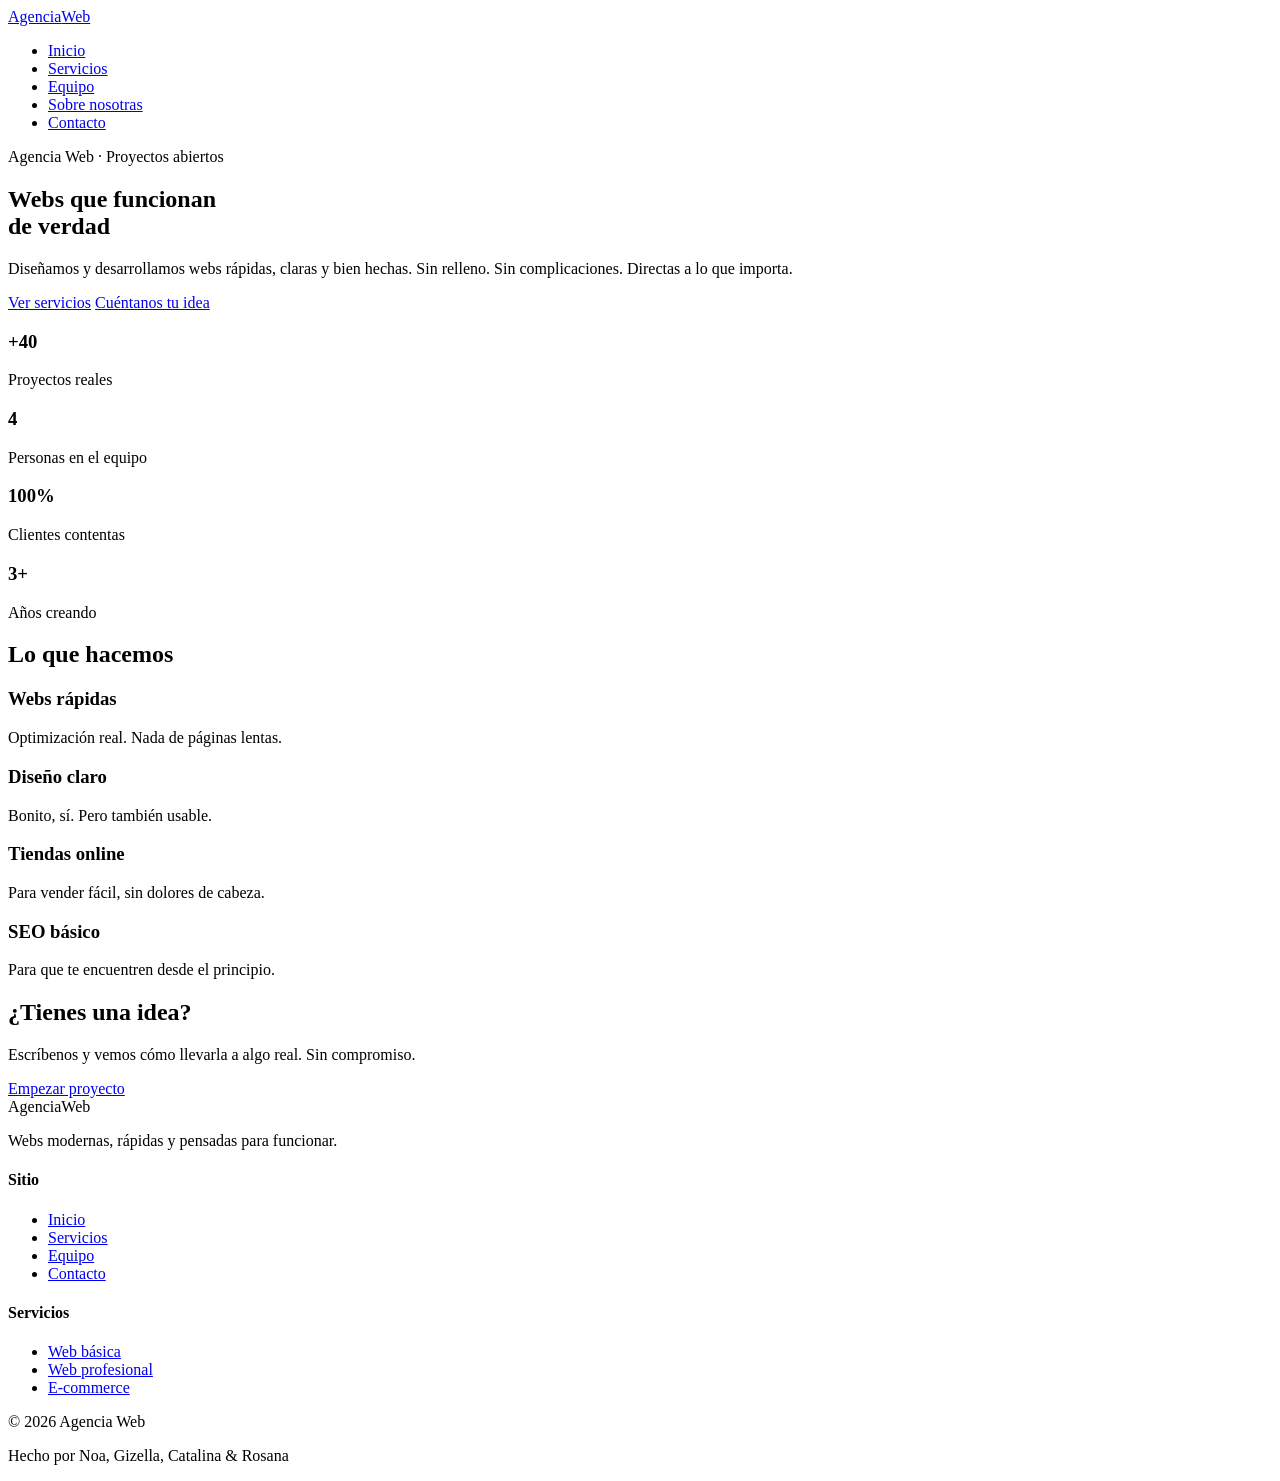
==== index.html @ b6a2018a "Aceptando cambios de la compañera" ====
<!DOCTYPE html>
<html lang="es">
<head>
  <meta charset="UTF-8" />
  <meta name="viewport" content="width=device-width, initial-scale=1.0"/>
  <meta name="description" content="Agencia Web — Creamos webs modernas, funcionales y rápidas." />
  <title>Agencia Web</title>
  <link rel="stylesheet" href="css/styles.css" />
</head>

<body>

<!-- 🛠️ MENU DE NAVEGACIÓN -->
<header>
  <nav class="nav">
    <div class="nav-inner">

      <a href="index.html" class="nav-logo">
        Agencia<span>Web</span>
      </a>

      <ul class="nav-links">
        <li><a href="index.html" class="active">Inicio</a></li>
        <li><a href="servicios.html">Servicios</a></li>
        <li><a href="equipo.html">Equipo</a></li>
        <li><a href="sobre.html">Sobre nosotras</a></li>
        <li><a href="contacto.html" class="nav-cta">Contacto</a></li>
      </ul>

    </div>
  </nav>
</header>
<!------------------------------------------------------------------>

<!-- MAIN -->
<main>

  <!-- 💋 1. HERO -->
  <section class="home-hero">
    <div class="container">
      <div class="home-hero-content">

        <p class="home-mini">
          Agencia Web · Proyectos abiertos
        </p>

        <h1>
          Webs que funcionan<br>
          <span>de verdad</span>
        </h1>

        <p class="home-subtitle">
          Diseñamos y desarrollamos webs rápidas, claras y bien hechas.
          Sin relleno. Sin complicaciones. Directas a lo que importa.
        </p>

        <div class="home-actions">
          <a href="servicios.html" class="btn btn-primary">Ver servicios</a>
          <a href="contacto.html" class="btn btn-outline">Cuéntanos tu idea</a>
        </div>

      </div>
    </div>
  </section>

  <!------------------------------------------------------------------>

  <!-- 🐺 2. ESTADÍSTICAS -->
  <section class="home-stats">
    <div class="container">
      <div class="home-stats-grid">

        <div class="stat">
          <h3>+40</h3>
          <p>Proyectos reales</p>
        </div>

        <div class="stat">
          <h3>4</h3>
          <p>Personas en el equipo</p>
        </div>

        <div class="stat">
          <h3>100%</h3>
          <p>Clientes contentas</p>
        </div>

        <div class="stat">
          <h3>3+</h3>
          <p>Años creando</p>
        </div>

      </div>
    </div>
  </section>

  <!------------------------------------------------------------------>

  <!-- 3. 🔥 CARACTERÍSTICAS -->
  <section class="home-features">
    <div class="container">

      <h2>Lo que hacemos</h2>

      <div class="home-features-grid">

        <div class="feature">
          <h3>Webs rápidas</h3>
          <p>Optimización real. Nada de páginas lentas.</p>
        </div>

        <div class="feature">
          <h3>Diseño claro</h3>
          <p>Bonito, sí. Pero también usable.</p>
        </div>

        <div class="feature">
          <h3>Tiendas online</h3>
          <p>Para vender fácil, sin dolores de cabeza.</p>
        </div>

        <div class="feature">
          <h3>SEO básico</h3>
          <p>Para que te encuentren desde el principio.</p>
        </div>

      </div>

    </div>
  </section>

  <!------------------------------------------------------------------>

  <!-- 4. ♥️ CTA -->
  <section class="home-cta">
    <div class="container">

      <h2>¿Tienes una idea?</h2>

      <p>
        Escríbenos y vemos cómo llevarla a algo real.
        Sin compromiso.
      </p>

      <a href="contacto.html" class="btn btn-primary">
        Empezar proyecto
      </a>

    </div>
  </section>

</main>

<!------------------------------------------------------------------>

<!-- 5. 👣 PIE DE PÁGINA (footer) -->
<footer class="footer">
  <div class="container">

    <div class="footer-top">

      <div class="footer-brand">
        <div class="footer-logo">Agencia<span>Web</span></div>
        <p>
          Webs modernas, rápidas y pensadas para funcionar.
        </p>
      </div>

      <div class="footer-col">
        <h4>Sitio</h4>
        <ul>
          <li><a href="index.html">Inicio</a></li>
          <li><a href="servicios.html">Servicios</a></li>
          <li><a href="equipo.html">Equipo</a></li>
          <li><a href="contacto.html">Contacto</a></li>
        </ul>
      </div>

      <div class="footer-col">
        <h4>Servicios</h4>
        <ul>
          <li><a href="#">Web básica</a></li>
          <li><a href="#">Web profesional</a></li>
          <li><a href="#">E-commerce</a></li>
        </ul>
      </div>

    </div>

    <div class="footer-bottom">
      <p>© 2026 Agencia Web</p>
      <p>Hecho por Noa, Gizella, Catalina & Rosana</p>
    </div>

  </div>
</footer>

<!------------------------------------------------------------------>

</body>
</html>
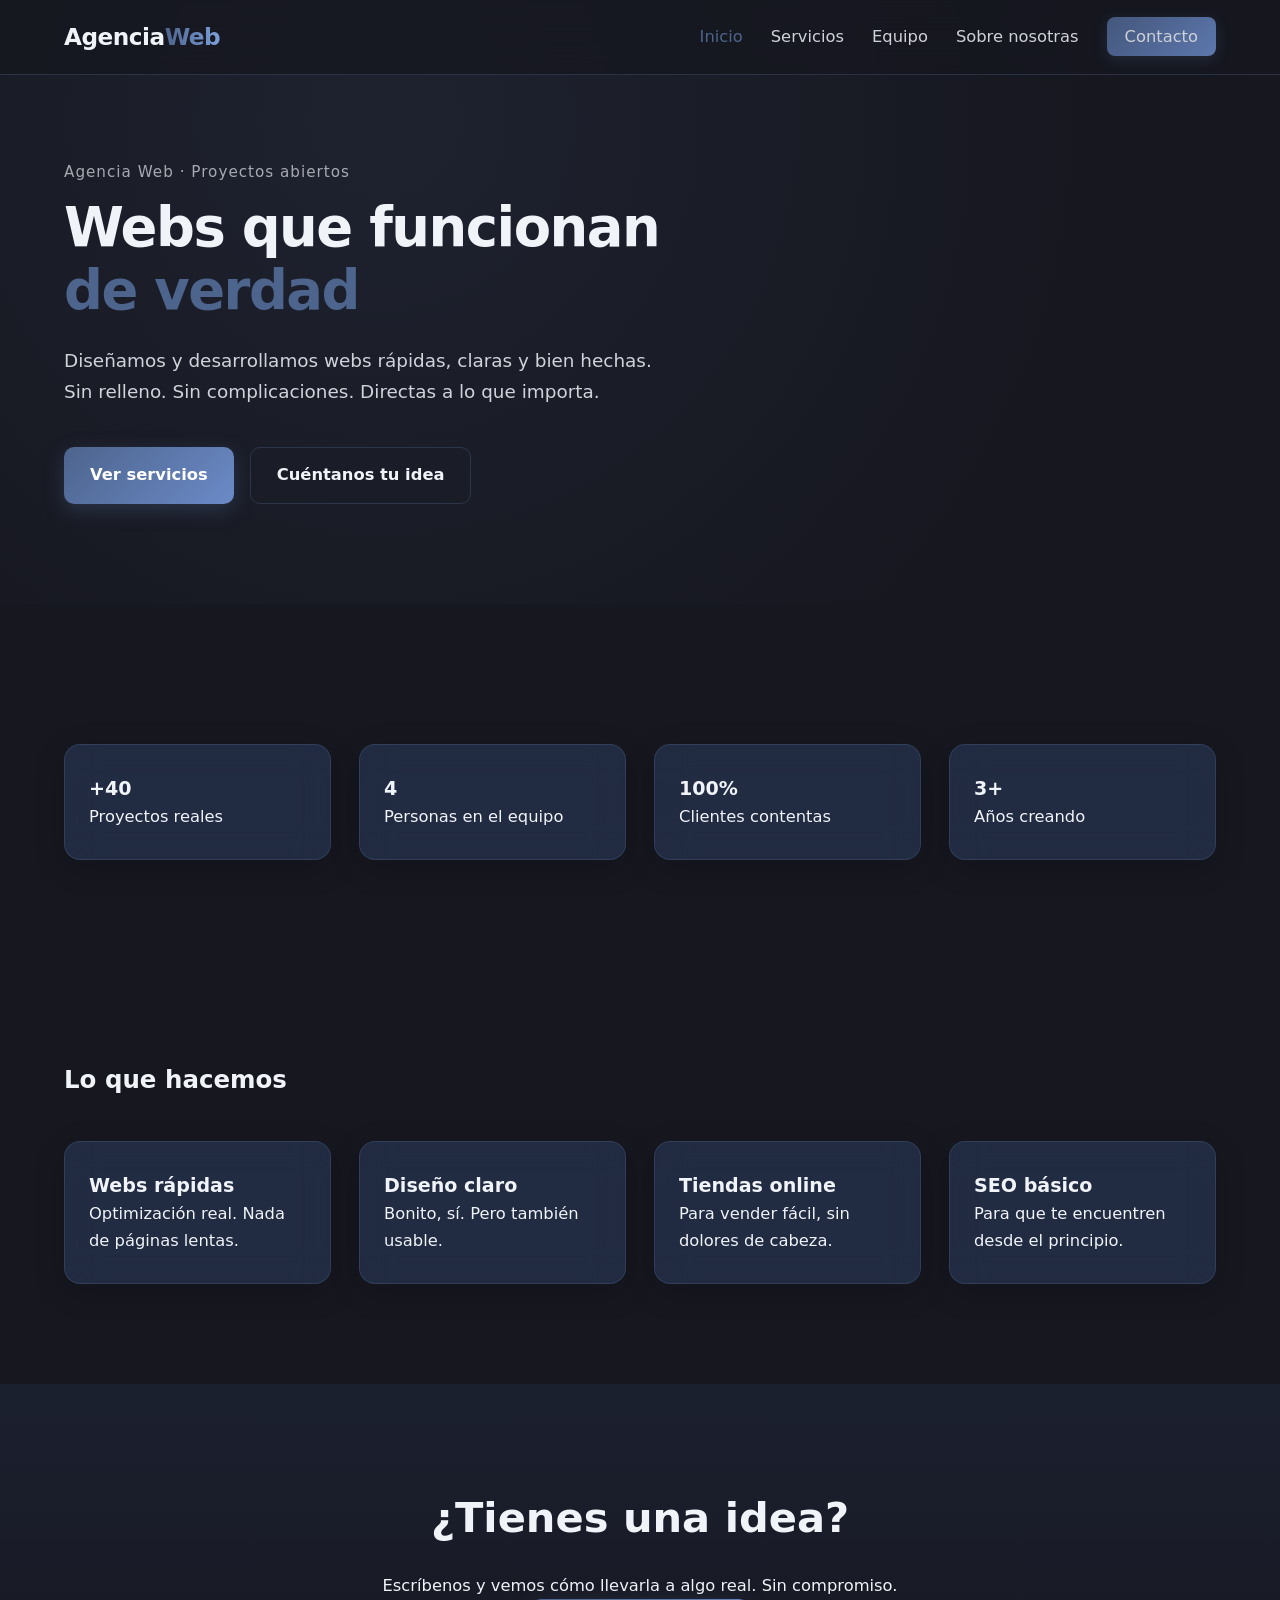
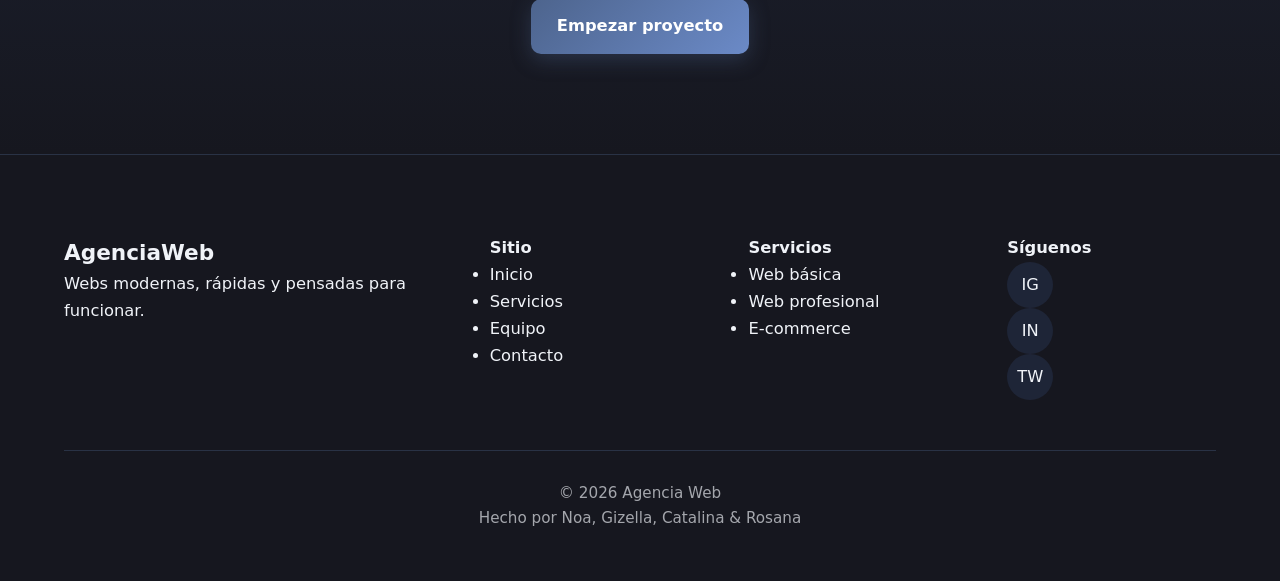
==== commit 9d15ca12: "Estructura terminada Estilos base despues ajustamos y dejamos al gusto" ====
--- a/index.html
+++ b/index.html
@@ -1,201 +1,222 @@
 <!DOCTYPE html>
 <html lang="es">
+
 <head>
   <meta charset="UTF-8" />
-  <meta name="viewport" content="width=device-width, initial-scale=1.0"/>
+  <meta name="viewport" content="width=device-width, initial-scale=1.0" />
   <meta name="description" content="Agencia Web — Creamos webs modernas, funcionales y rápidas." />
   <title>Agencia Web</title>
-  <link rel="stylesheet" href="css/styles.css" />
+  <link rel="stylesheet" href="css/styles1.css" />
 </head>
 
 <body>
 
-<!-- 🛠️ MENU DE NAVEGACIÓN -->
-<header>
-  <nav class="nav">
-    <div class="nav-inner">
-
-      <a href="index.html" class="nav-logo">
-        Agencia<span>Web</span>
-      </a>
-
-      <ul class="nav-links">
-        <li><a href="index.html" class="active">Inicio</a></li>
-        <li><a href="servicios.html">Servicios</a></li>
-        <li><a href="equipo.html">Equipo</a></li>
-        <li><a href="sobre.html">Sobre nosotras</a></li>
-        <li><a href="contacto.html" class="nav-cta">Contacto</a></li>
-      </ul>
-
-    </div>
-  </nav>
-</header>
-<!------------------------------------------------------------------>
-
-<!-- MAIN -->
-<main>
-
-  <!-- 💋 1. HERO -->
-  <section class="home-hero">
-    <div class="container">
-      <div class="home-hero-content">
-
-        <p class="home-mini">
-          Agencia Web · Proyectos abiertos
-        </p>
-
-        <h1>
-          Webs que funcionan<br>
-          <span>de verdad</span>
-        </h1>
-
-        <p class="home-subtitle">
-          Diseñamos y desarrollamos webs rápidas, claras y bien hechas.
-          Sin relleno. Sin complicaciones. Directas a lo que importa.
-        </p>
-
-        <div class="home-actions">
-          <a href="servicios.html" class="btn btn-primary">Ver servicios</a>
-          <a href="contacto.html" class="btn btn-outline">Cuéntanos tu idea</a>
-        </div>
-
-      </div>
-    </div>
-  </section>
-
-  <!------------------------------------------------------------------>
-
-  <!-- 🐺 2. ESTADÍSTICAS -->
-  <section class="home-stats">
-    <div class="container">
-      <div class="home-stats-grid">
-
-        <div class="stat">
-          <h3>+40</h3>
-          <p>Proyectos reales</p>
-        </div>
-
-        <div class="stat">
-          <h3>4</h3>
-          <p>Personas en el equipo</p>
-        </div>
-
-        <div class="stat">
-          <h3>100%</h3>
-          <p>Clientes contentas</p>
-        </div>
-
-        <div class="stat">
-          <h3>3+</h3>
-          <p>Años creando</p>
-        </div>
-
-      </div>
-    </div>
-  </section>
-
-  <!------------------------------------------------------------------>
-
-  <!-- 3. 🔥 CARACTERÍSTICAS -->
-  <section class="home-features">
-    <div class="container">
-
-      <h2>Lo que hacemos</h2>
-
-      <div class="home-features-grid">
-
-        <div class="feature">
-          <h3>Webs rápidas</h3>
-          <p>Optimización real. Nada de páginas lentas.</p>
-        </div>
-
-        <div class="feature">
-          <h3>Diseño claro</h3>
-          <p>Bonito, sí. Pero también usable.</p>
-        </div>
-
-        <div class="feature">
-          <h3>Tiendas online</h3>
-          <p>Para vender fácil, sin dolores de cabeza.</p>
-        </div>
-
-        <div class="feature">
-          <h3>SEO básico</h3>
-          <p>Para que te encuentren desde el principio.</p>
-        </div>
-
-      </div>
-
-    </div>
-  </section>
-
-  <!------------------------------------------------------------------>
-
-  <!-- 4. ♥️ CTA -->
-  <section class="home-cta">
-    <div class="container">
-
-      <h2>¿Tienes una idea?</h2>
-
-      <p>
-        Escríbenos y vemos cómo llevarla a algo real.
-        Sin compromiso.
-      </p>
-
-      <a href="contacto.html" class="btn btn-primary">
-        Empezar proyecto
-      </a>
-
-    </div>
-  </section>
-
-</main>
-
-<!------------------------------------------------------------------>
-
-<!-- 5. 👣 PIE DE PÁGINA (footer) -->
-<footer class="footer">
-  <div class="container">
-
-    <div class="footer-top">
-
-      <div class="footer-brand">
-        <div class="footer-logo">Agencia<span>Web</span></div>
-        <p>
-          Webs modernas, rápidas y pensadas para funcionar.
-        </p>
-      </div>
-
-      <div class="footer-col">
-        <h4>Sitio</h4>
-        <ul>
-          <li><a href="index.html">Inicio</a></li>
+  <!-- 🛠️ MENU DE NAVEGACIÓN -->
+  <header>
+    <nav class="nav">
+      <div class="nav-inner">
+
+        <a href="index.html" class="nav-logo">
+          Agencia<span>Web</span>
+        </a>
+
+        <ul class="nav-links">
+          <li><a href="index.html" class="active">Inicio</a></li>
           <li><a href="servicios.html">Servicios</a></li>
           <li><a href="equipo.html">Equipo</a></li>
-          <li><a href="contacto.html">Contacto</a></li>
+          <li><a href="sobre.html">Sobre nosotras</a></li>
+          <li><a href="contacto.html" class="nav-cta">Contacto</a></li>
         </ul>
-      </div>
-
-      <div class="footer-col">
-        <h4>Servicios</h4>
-        <ul>
-          <li><a href="#">Web básica</a></li>
-          <li><a href="#">Web profesional</a></li>
-          <li><a href="#">E-commerce</a></li>
-        </ul>
+
+      </div>
+    </nav>
+  </header>
+  <!------------------------------------------------------------------>
+
+  <!-- MAIN -->
+  <main>
+
+    <!-- 💋 1. HERO -->
+    <section class="home-hero">
+      <div class="container">
+        <div class="home-hero-content">
+
+          <p class="home-mini">
+            Agencia Web · Proyectos abiertos
+          </p>
+
+          <h1>
+            Webs que funcionan<br>
+            <span>de verdad</span>
+          </h1>
+
+          <p class="home-subtitle">
+            Diseñamos y desarrollamos webs rápidas, claras y bien hechas.
+            Sin relleno. Sin complicaciones. Directas a lo que importa.
+          </p>
+
+          <div class="home-actions">
+            <a href="servicios.html" class="btn btn-primary">Ver servicios</a>
+            <a href="contacto.html" class="btn btn-outline">Cuéntanos tu idea</a>
+          </div>
+
+        </div>
+      </div>
+    </section>
+
+    <!------------------------------------------------------------------>
+
+    <!-- 🐺 2. ESTADÍSTICAS -->
+    <section class="home-stats">
+      <div class="container">
+        <div class="home-stats-grid">
+
+          <div class="stat">
+            <h3>+40</h3>
+            <p>Proyectos reales</p>
+          </div>
+
+          <div class="stat">
+            <h3>4</h3>
+            <p>Personas en el equipo</p>
+          </div>
+
+          <div class="stat">
+            <h3>100%</h3>
+            <p>Clientes contentas</p>
+          </div>
+
+          <div class="stat">
+            <h3>3+</h3>
+            <p>Años creando</p>
+          </div>
+
+        </div>
+      </div>
+    </section>
+
+    <!------------------------------------------------------------------>
+
+    <!-- 3. 🔥 CARACTERÍSTICAS -->
+    <section class="home-features">
+      <div class="container">
+
+        <h2>Lo que hacemos</h2>
+
+        <div class="home-features-grid">
+
+          <div class="feature">
+            <h3>Webs rápidas</h3>
+            <p>Optimización real. Nada de páginas lentas.</p>
+          </div>
+
+          <div class="feature">
+            <h3>Diseño claro</h3>
+            <p>Bonito, sí. Pero también usable.</p>
+          </div>
+
+          <div class="feature">
+            <h3>Tiendas online</h3>
+            <p>Para vender fácil, sin dolores de cabeza.</p>
+          </div>
+
+          <div class="feature">
+            <h3>SEO básico</h3>
+            <p>Para que te encuentren desde el principio.</p>
+          </div>
+
+        </div>
+
+      </div>
+    </section>
+
+    <!------------------------------------------------------------------>
+
+    <!-- 4. ♥️ CTA -->
+    <section class="home-cta">
+      <div class="container">
+
+        <h2>¿Tienes una idea?</h2>
+
+        <p>
+          Escríbenos y vemos cómo llevarla a algo real.
+          Sin compromiso.
+        </p>
+
+        <a href="contacto.html" class="btn btn-primary">
+          Empezar proyecto
+        </a>
+
+      </div>
+    </section>
+
+  </main>
+
+  <!-- 5. 👣 FOOTER -->
+  <footer class="footer">
+
+    <div class="container">
+
+      <!-- 🔥 BLOQUE SUPERIOR -->
+      <div class="footer-top">
+
+        <!-- 💎 MARCA -->
+        <div class="footer-brand">
+          <a href="index.html" class="footer-logo">
+            Agencia<span>Web</span>
+          </a>
+          <p>
+            Webs modernas, rápidas y pensadas para funcionar.
+          </p>
+        </div>
+
+        <!-- 📂 NAVEGACIÓN -->
+        <nav class="footer-nav">
+          <h4>Sitio</h4>
+          <ul>
+            <li><a href="index.html">Inicio</a></li>
+            <li><a href="servicios.html">Servicios</a></li>
+            <li><a href="equipo.html">Equipo</a></li>
+            <li><a href="contacto.html">Contacto</a></li>
+          </ul>
+        </nav>
+
+        <!-- 🧩 SERVICIOS -->
+        <div class="footer-services">
+          <h4>Servicios</h4>
+          <ul>
+            <li><a href="#">Web básica</a></li>
+            <li><a href="#">Web profesional</a></li>
+            <li><a href="#">E-commerce</a></li>
+          </ul>
+        </div>
+
+        <!-- 🌐 REDES -->
+        <div class="footer-social">
+          <h4>Síguenos</h4>
+
+          <div class="social-links">
+            <a href="#" aria-label="Instagram">IG</a>
+            <a href="#" aria-label="LinkedIn">IN</a>
+            <a href="#" aria-label="Twitter">TW</a>
+          </div>
+        </div>
+
+      </div>
+
+      <!-- ⚡ SEPARADOR -->
+      <div class="footer-divider"></div>
+
+      <!-- 🔻 PARTE INFERIOR -->
+      <div class="footer-bottom">
+        <p>© 2026 Agencia Web</p>
+        <p>Hecho por Noa, Gizella, Catalina & Rosana</p>
       </div>
 
     </div>
 
-    <div class="footer-bottom">
-      <p>© 2026 Agencia Web</p>
-      <p>Hecho por Noa, Gizella, Catalina & Rosana</p>
-    </div>
-
-  </div>
-</footer>
-
-<!------------------------------------------------------------------>
+  </footer>
+  <!------------------------------------------------------------------>
 
 </body>
 </html>
--- a/css/styles1.css
+++ b/css/styles1.css
@@ -0,0 +1,423 @@
+/* ════════════════════════════════════════
+   🌌 RESET GLOBAL + MODERN TWEAKS
+════════════════════════════════════════ */
+* {
+  margin: 0;
+  padding: 0;
+  box-sizing: border-box;
+}
+
+html {
+  scroll-behavior: smooth;
+}
+
+/* ════════════════════════════════════════
+   🎨 VARIABLES - PALETA MEJORADA
+════════════════════════════════════════ */
+:root {
+  --primary: #4D648D;        /* Blueberry - ahora más usado como acento principal */
+  --secondary: #283655;      /* Indigo Ink */
+  --accent: #1E1F26;         /* Midnight Blue - fondo y profundidad */
+  --light: #D0E1F9;          /* Periwinkle - highlights suaves */
+
+  --bg: #16171f;             /* Fondo más suave y premium (no negro puro) */
+  --surface: rgba(40, 54, 85, 0.45);   /* Glassmorphism base */
+  --card: rgba(40, 54, 85, 0.65);
+  --border: rgba(77, 100, 141, 0.35);
+  
+  --text: #f0f3f8;
+  --text-soft: #a8c0e0;
+  --text-muted: #6b7a94;
+}
+
+/* ════════════════════════════════════════
+   🧬 BASE
+════════════════════════════════════════ */
+body {
+  font-family: 'Segoe UI', system-ui, -apple-system, sans-serif;
+  background: var(--bg);
+  color: var(--text);
+  line-height: 1.65;
+  font-size: 1.02rem;
+}
+
+.container {
+  width: 90%;
+  max-width: 1280px;
+  margin: 0 auto;
+}
+
+a {
+  text-decoration: none;
+  color: inherit;
+  transition: color 0.3s ease;
+}
+
+/* ════════════════════════════════════════
+   🛠️ NAVBAR - Glassmorphism mejorado
+════════════════════════════════════════ */
+.nav {
+  position: fixed;
+  width: 100%;
+  top: 0;
+  background: rgba(22, 23, 31, 0.75);
+  backdrop-filter: blur(20px);
+  border-bottom: 1px solid var(--border);
+  z-index: 1000;
+}
+
+.nav-inner {
+  display: flex;
+  justify-content: space-between;
+  align-items: center;
+  padding: 18px 5%;
+}
+
+.nav-logo {
+  font-weight: 700;
+  font-size: 1.45rem;
+  letter-spacing: -0.5px;
+}
+
+.nav-logo span {
+  color: var(--primary);
+  background: linear-gradient(90deg, var(--primary), #7c9ed9);
+  -webkit-background-clip: text;
+  -webkit-text-fill-color: transparent;
+}
+
+.nav-links {
+  display: flex;
+  gap: 28px;
+  list-style: none;
+}
+
+.nav-links a {
+  opacity: 0.85;
+  font-weight: 500;
+  transition: all 0.3s ease;
+}
+
+.nav-links a:hover,
+.nav-links .active {
+  opacity: 1;
+  color: var(--primary);
+  transform: translateY(-2px);
+}
+
+.nav-cta {
+  background: linear-gradient(135deg, var(--primary), #6b8ac7);
+  padding: 10px 18px;
+  border-radius: 8px;
+  font-weight: 600;
+  box-shadow: 0 4px 15px rgba(77, 100, 141, 0.3);
+  transition: all 0.3s ease;
+}
+
+.nav-cta:hover {
+  transform: translateY(-3px) scale(1.05);
+  box-shadow: 0 8px 25px rgba(77, 100, 141, 0.4);
+}
+
+/* ════════════════════════════════════════
+   💋 HERO - Más impactante
+════════════════════════════════════════ */
+.home-hero {
+  padding: 160px 0 100px;
+  position: relative;
+  overflow: hidden;
+}
+
+.home-hero::before {
+  content: '';
+  position: absolute;
+  top: 0;
+  left: 0;
+  width: 100%;
+  height: 100%;
+  background: radial-gradient(circle at 30% 20%, rgba(77, 100, 141, 0.15), transparent 70%);
+  z-index: -1;
+}
+
+.home-hero-content {
+  max-width: 760px;
+}
+
+.home-mini {
+  font-size: 0.95rem;
+  opacity: 0.65;
+  letter-spacing: 1px;
+  margin-bottom: 12px;
+}
+
+.home-hero h1 {
+  font-size: 3.4rem;
+  line-height: 1.15;
+  font-weight: 700;
+  letter-spacing: -1.5px;
+}
+
+.home-hero span {
+  color: var(--primary);
+}
+
+.home-subtitle {
+  margin-top: 24px;
+  font-size: 1.15rem;
+  opacity: 0.85;
+  max-width: 620px;
+}
+
+.home-actions {
+  margin-top: 40px;
+  display: flex;
+  flex-wrap: wrap;
+  gap: 16px;
+}
+
+/* ════════════════════════════════════════
+   🔘 BOTONES - Más premium
+════════════════════════════════════════ */
+.btn {
+  padding: 14px 26px;
+  border-radius: 10px;
+  font-weight: 600;
+  display: inline-flex;
+  align-items: center;
+  justify-content: center;
+  transition: all 0.4s cubic-bezier(0.4, 0, 0.2, 1);
+  font-size: 1.02rem;
+}
+
+.btn-primary {
+  background: linear-gradient(135deg, var(--primary), #6b8ac7);
+  color: white;
+  box-shadow: 0 6px 20px rgba(77, 100, 141, 0.35);
+}
+
+.btn-primary:hover {
+  transform: translateY(-4px) scale(1.04);
+  box-shadow: 0 12px 30px rgba(77, 100, 141, 0.5);
+}
+
+.btn-outline {
+  border: 1.5px solid var(--border);
+  background: transparent;
+  color: var(--text);
+}
+
+.btn-outline:hover {
+  background: rgba(255,255,255,0.06);
+  border-color: var(--primary);
+  transform: translateY(-3px);
+}
+
+/* ════════════════════════════════════════
+   🐺 STATS + FEATURES + CARDS - Glass effect
+════════════════════════════════════════ */
+.home-stats, .home-features, .service-section, .team, .brand {
+  padding: 100px 0;
+}
+
+.stat, .feature, .member {
+  background: var(--card);
+  backdrop-filter: blur(16px);
+  padding: 28px 24px;
+  border-radius: 16px;
+  border: 1px solid var(--border);
+  transition: all 0.4s ease;
+  box-shadow: 0 8px 32px rgba(0, 0, 0, 0.15);
+}
+
+.stat:hover, .feature:hover, .member:hover {
+  transform: translateY(-8px);
+  border-color: rgba(77, 100, 141, 0.5);
+  box-shadow: 0 20px 40px rgba(0, 0, 0, 0.25);
+}
+
+/* Grids mejorados */
+.home-stats-grid, .home-features-grid, .team-container {
+  display: grid;
+  grid-template-columns: repeat(auto-fit, minmax(260px, 1fr));
+  gap: 28px;
+  margin-top: 40px;
+}
+
+/* ════════════════════════════════════════
+   IMÁGENES - Más elegantes
+════════════════════════════════════════ */
+.image-grid {
+  display: grid;
+  grid-template-columns: repeat(auto-fit, minmax(280px, 1fr));
+  gap: 20px;
+  margin: 40px 0;
+}
+
+.image-grid img,
+.service-section img,
+.service-block img {
+  width: 100%;
+  border-radius: 14px;
+  object-fit: cover;
+  transition: transform 0.5s ease;
+  box-shadow: 0 10px 30px rgba(0, 0, 0, 0.2);
+}
+
+.image-grid img:hover,
+.service-section img:hover {
+  transform: scale(1.03);
+}
+
+/* ════════════════════════════════════════
+   TEAM - Fotos más grandes y redondas
+════════════════════════════════════════ */
+.member {
+  text-align: center;
+  padding: 32px 24px;
+}
+
+.member img {
+  width: 110px;
+  height: 110px;
+  border-radius: 50%;
+  object-fit: cover;
+  margin-bottom: 20px;
+  border: 3px solid rgba(77, 100, 141, 0.3);
+  transition: all 0.4s ease;
+}
+
+.member:hover img {
+  border-color: var(--primary);
+  transform: scale(1.08);
+}
+
+.member h3 {
+  color: var(--primary);
+  margin-bottom: 8px;
+  font-size: 1.35rem;
+}
+
+.member strong {
+  display: block;
+  margin-bottom: 14px;
+  color: var(--text-soft);
+  font-weight: 500;
+}
+
+/* ════════════════════════════════════════
+   BRAND + CONTACTO + CTA
+════════════════════════════════════════ */
+.brand {
+  padding: 140px 0 100px;
+  text-align: center;
+  max-width: 820px;
+  margin: 0 auto;
+}
+
+.brand h2 {
+  font-size: 2.8rem;
+  margin-bottom: 28px;
+}
+
+.brand ul {
+  list-style: none;
+  padding: 0;
+  margin-top: 30px;
+}
+
+.brand li {
+  margin: 14px 0;
+  opacity: 0.85;
+  font-size: 1.08rem;
+}
+
+/* CTA */
+.home-cta {
+  padding: 100px 0;
+  text-align: center;
+  background: linear-gradient(to bottom, rgba(40, 54, 85, 0.3), transparent);
+}
+
+.home-cta h2 {
+  font-size: 2.6rem;
+  margin-bottom: 20px;
+}
+
+/* ════════════════════════════════════════
+   FOOTER - Más refinado
+════════════════════════════════════════ */
+.footer {
+  padding: 80px 0 50px;
+  border-top: 1px solid var(--border);
+}
+
+.footer-top {
+  display: grid;
+  grid-template-columns: 1.8fr 1fr 1fr 1fr;
+  gap: 50px;
+}
+
+.footer-logo {
+  font-size: 1.35rem;
+  font-weight: 700;
+}
+
+.social-links a {
+  width: 46px;
+  height: 46px;
+  background: var(--surface);
+  border-radius: 50%;
+  display: flex;
+  align-items: center;
+  justify-content: center;
+  transition: all 0.4s ease;
+}
+
+.social-links a:hover {
+  background: var(--primary);
+  transform: translateY(-6px) scale(1.1);
+}
+
+.footer-divider {
+  margin: 50px 0 30px;
+  height: 1px;
+  background: var(--border);
+}
+
+.footer-bottom {
+  text-align: center;
+  opacity: 0.65;
+  font-size: 0.95rem;
+}
+
+/* ════════════════════════════════════════
+   📱 RESPONSIVE + MEJORAS
+════════════════════════════════════════ */
+@media (max-width: 992px) {
+  .footer-top {
+    grid-template-columns: 1fr 1fr;
+  }
+}
+
+@media (max-width: 768px) {
+  .nav-links {
+    display: none;
+  }
+
+  .home-hero h1 {
+    font-size: 2.6rem;
+  }
+
+  .home-hero {
+    padding: 130px 0 80px;
+  }
+
+  .footer-top {
+    grid-template-columns: 1fr;
+    text-align: center;
+  }
+
+  .social-links {
+    justify-content: center;
+  }
+}
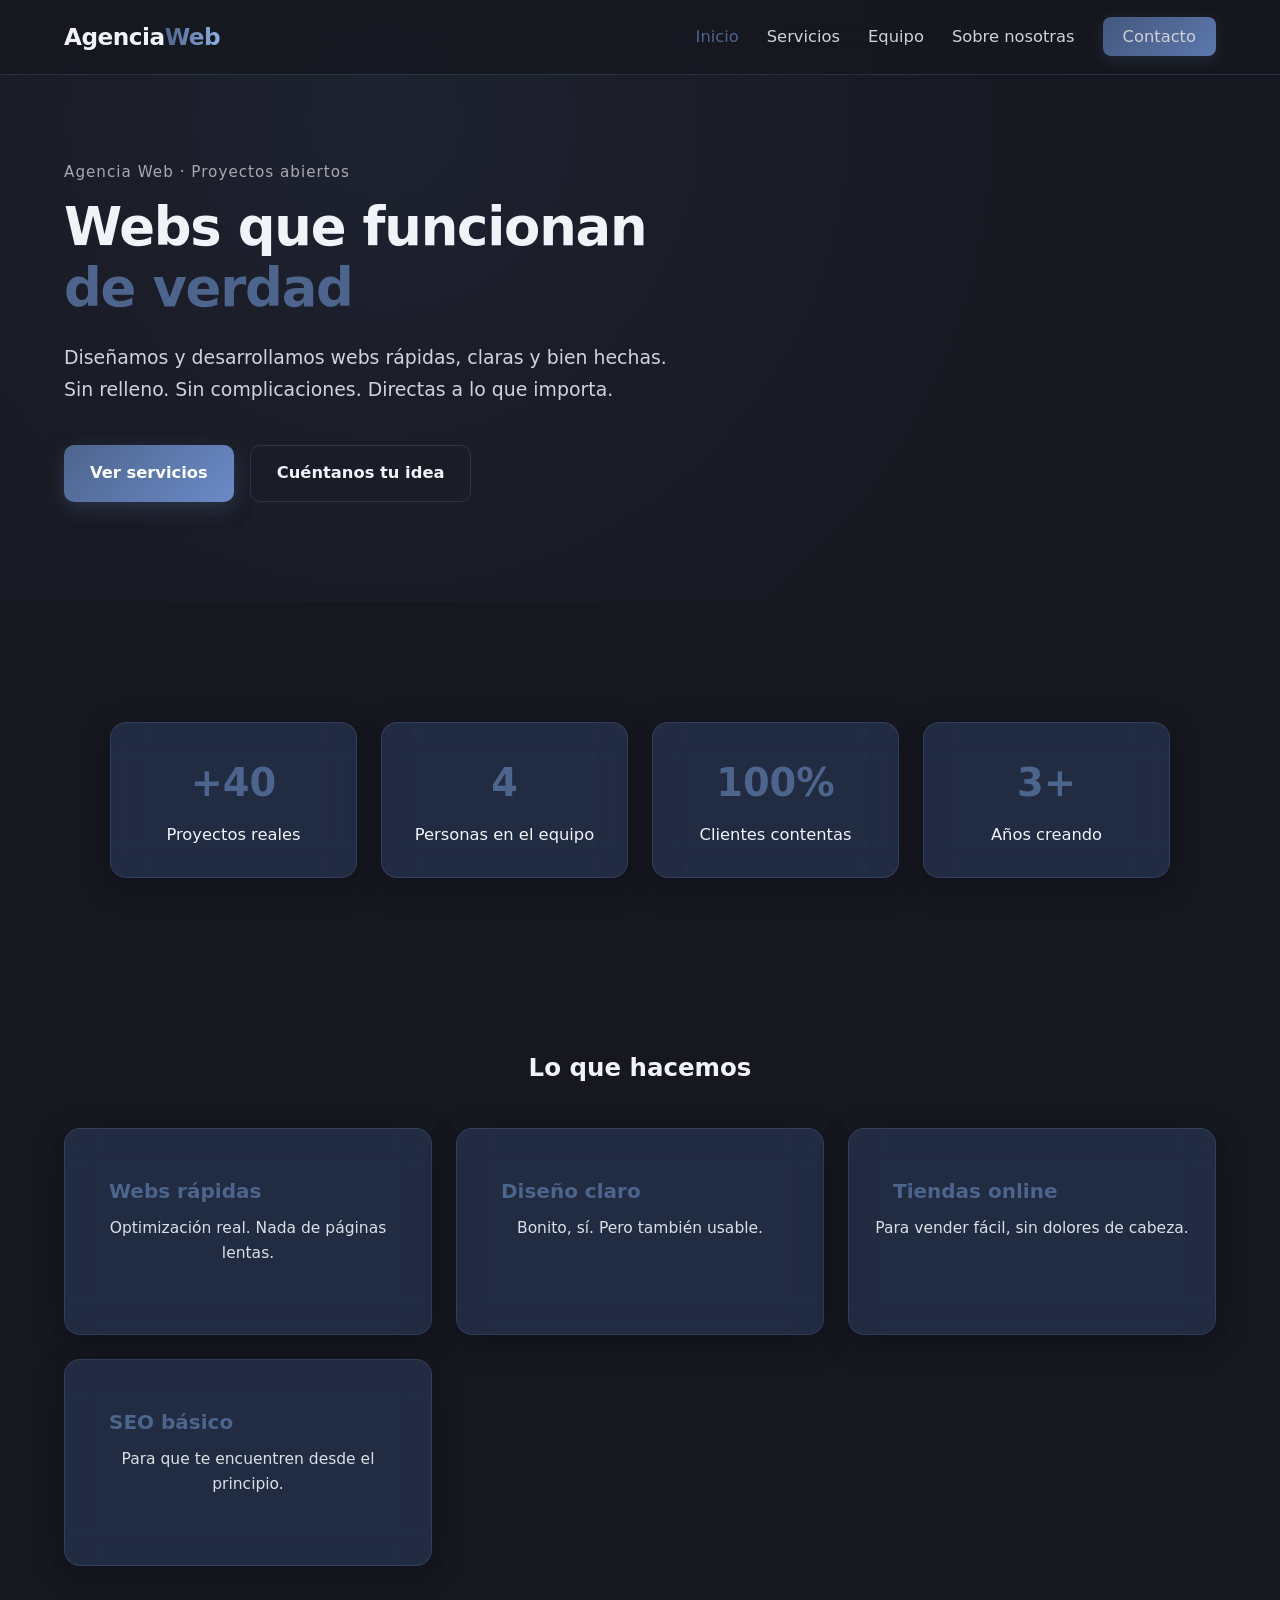
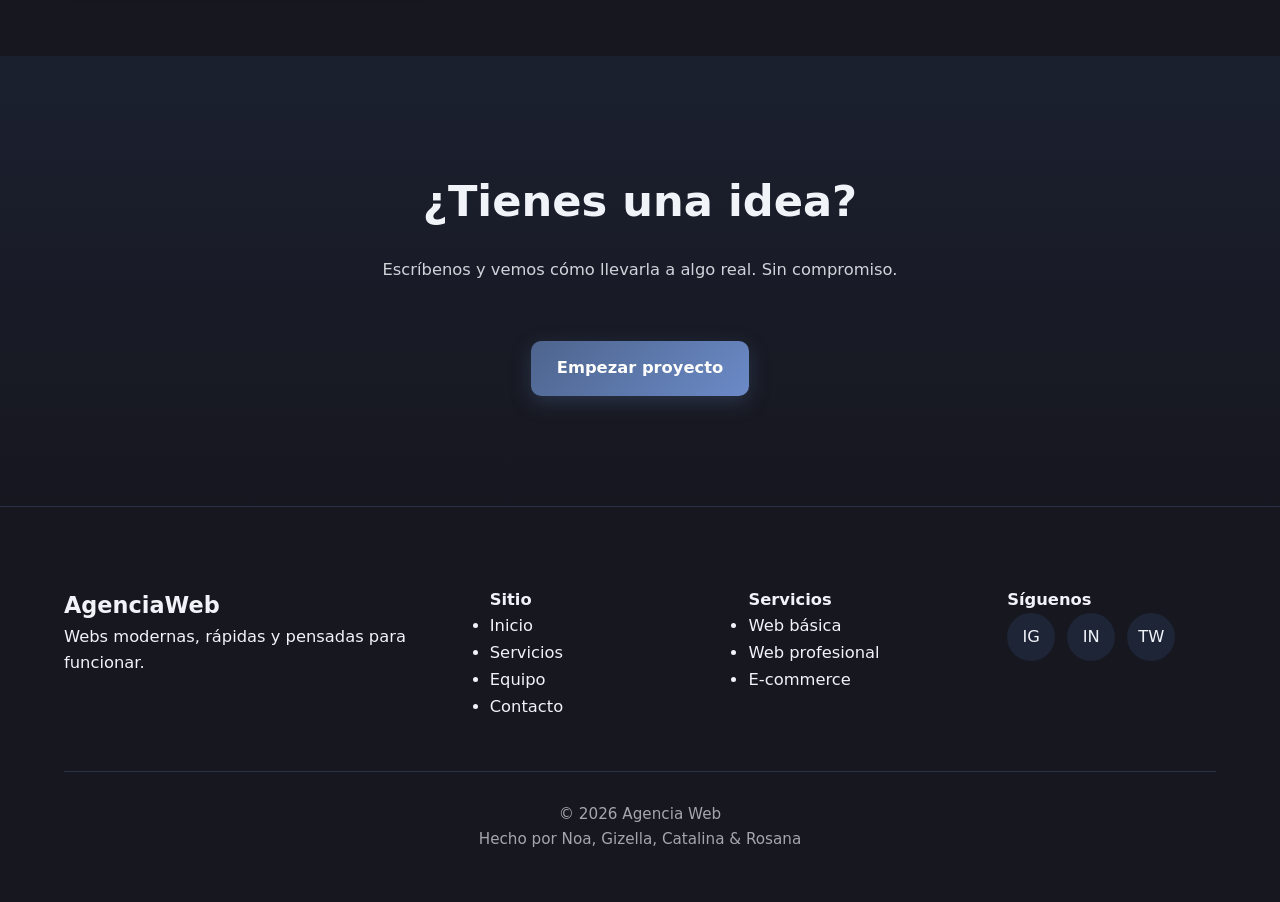
==== commit 0bd1d9ca: "Cambios brutales en la estructura y en estilos" ====
--- a/index.html
+++ b/index.html
@@ -141,7 +141,7 @@
         <p>
           Escríbenos y vemos cómo llevarla a algo real.
           Sin compromiso.
-        </p>
+        </p><br>
 
         <a href="contacto.html" class="btn btn-primary">
           Empezar proyecto
--- a/css/styles1.css
+++ b/css/styles1.css
@@ -420,4 +420,874 @@
   .social-links {
     justify-content: center;
   }
+}
+
+
+/* ════════════════════════════════════════
+   🌌 RESET GLOBAL
+════════════════════════════════════════ */
+* {
+  margin: 0;
+  padding: 0;
+  box-sizing: border-box;
+}
+
+html {
+  scroll-behavior: smooth;
+}
+
+/* ════════════════════════════════════════
+   🎨 VARIABLES - PALETA AZUL PROFUNDA
+════════════════════════════════════════ */
+:root {
+  --primary: #4D648D;        /* Blueberry - Acento principal */
+  --secondary: #283655;      /* Indigo Ink */
+  --accent: #1E1F26;         /* Midnight Blue */
+  --light: #D0E1F9;          /* Periwinkle */
+
+  --bg: #16171f;
+  --surface: rgba(40, 54, 85, 0.45);
+  --card: rgba(40, 54, 85, 0.65);
+  --border: rgba(77, 100, 141, 0.35);
+  
+  --text: #f0f3f8;
+  --text-soft: #a8c0e0;
+  --text-muted: #6b7a94;
+}
+
+/* ════════════════════════════════════════
+   🧬 BASE
+════════════════════════════════════════ */
+body {
+  font-family: 'Segoe UI', system-ui, sans-serif;
+  background: var(--bg);
+  color: var(--text);
+  line-height: 1.65;
+  font-size: 1.02rem;
+}
+
+.container {
+  width: 90%;
+  max-width: 1280px;
+  margin: 0 auto;
+}
+
+a {
+  text-decoration: none;
+  color: inherit;
+  transition: color 0.3s ease;
+}
+
+/* ════════════════════════════════════════
+   🛠️ NAVBAR
+════════════════════════════════════════ */
+.nav {
+  position: fixed;
+  width: 100%;
+  top: 0;
+  background: rgba(22, 23, 31, 0.8);
+  backdrop-filter: blur(20px);
+  border-bottom: 1px solid var(--border);
+  z-index: 1000;
+}
+
+.nav-inner {
+  display: flex;
+  justify-content: space-between;
+  align-items: center;
+  padding: 18px 5%;
+}
+
+.nav-logo {
+  font-weight: 700;
+  font-size: 1.45rem;
+  letter-spacing: -0.5px;
+}
+
+.nav-logo span {
+  background: linear-gradient(90deg, var(--primary), #8eb0e0);
+  -webkit-background-clip: text;
+  -webkit-text-fill-color: transparent;
+}
+
+.nav-links {
+  display: flex;
+  gap: 28px;
+  list-style: none;
+}
+
+.nav-links a {
+  opacity: 0.85;
+  font-weight: 500;
+  transition: all 0.3s ease;
+}
+
+.nav-links a:hover,
+.nav-links .active {
+  color: var(--primary);
+  transform: translateY(-2px);
+}
+
+.nav-cta {
+  background: linear-gradient(135deg, var(--primary), #6b8ac7);
+  padding: 10px 20px;
+  border-radius: 8px;
+  font-weight: 600;
+  box-shadow: 0 4px 15px rgba(77, 100, 141, 0.3);
+}
+
+.nav-cta:hover {
+  transform: translateY(-3px);
+  box-shadow: 0 10px 25px rgba(77, 100, 141, 0.45);
+}
+
+/* ════════════════════════════════════════
+   💋 HERO
+════════════════════════════════════════ */
+.home-hero {
+  padding: 160px 0 100px;
+}
+
+.home-hero-content {
+  max-width: 760px;
+}
+
+.home-mini {
+  font-size: 0.95rem;
+  opacity: 0.65;
+  letter-spacing: 1px;
+  margin-bottom: 12px;
+}
+
+.home-hero h1 {
+  font-size: 3.4rem;
+  line-height: 1.15;
+  font-weight: 700;
+  letter-spacing: -1.2px;
+}
+
+.home-hero span {
+  color: var(--primary);
+}
+
+.home-subtitle {
+  margin-top: 24px;
+  font-size: 1.18rem;
+  opacity: 0.85;
+  max-width: 620px;
+}
+
+.home-actions {
+  margin-top: 40px;
+  display: flex;
+  gap: 16px;
+  flex-wrap: wrap;
+}
+
+/* ════════════════════════════════════════
+   🔘 BOTONES
+════════════════════════════════════════ */
+.btn {
+  padding: 14px 26px;
+  border-radius: 10px;
+  font-weight: 600;
+  display: inline-flex;
+  align-items: center;
+  justify-content: center;
+  transition: all 0.4s cubic-bezier(0.4, 0, 0.2, 1);
+}
+
+.btn-primary {
+  background: linear-gradient(135deg, var(--primary), #6b8ac7);
+  color: white;
+  box-shadow: 0 6px 20px rgba(77, 100, 141, 0.35);
+}
+
+.btn-primary:hover {
+  transform: translateY(-4px) scale(1.04);
+  box-shadow: 0 12px 30px rgba(77, 100, 141, 0.5);
+}
+
+.btn-outline {
+  border: 1.5px solid var(--border);
+  background: transparent;
+}
+
+.btn-outline:hover {
+  background: rgba(255,255,255,0.06);
+  border-color: var(--primary);
+  transform: translateY(-3px);
+}
+
+/* ════════════════════════════════════════
+   🐺 STATS + FEATURES + CARDS
+════════════════════════════════════════ */
+.home-stats, .home-features, .service-section, .team, .brand {
+  padding: 100px 0;
+}
+
+.stat, .feature, .member {
+  background: var(--card);
+  backdrop-filter: blur(16px);
+  padding: 28px 24px;
+  border-radius: 16px;
+  border: 1px solid var(--border);
+  transition: all 0.4s ease;
+  box-shadow: 0 8px 32px rgba(0, 0, 0, 0.2);
+}
+
+.stat:hover, .feature:hover, .member:hover {
+  transform: translateY(-10px);
+  border-color: var(--primary);
+  box-shadow: 0 20px 45px rgba(0, 0, 0, 0.3);
+}
+
+/* Grids */
+.home-stats-grid,
+.home-features-grid,
+.team-container {
+  display: grid;
+  grid-template-columns: repeat(auto-fit, minmax(260px, 1fr));
+  gap: 28px;
+  margin-top: 40px;
+}
+
+/* ════════════════════════════════════════
+   IMÁGENES
+════════════════════════════════════════ */
+.image-grid {
+  display: grid;
+  grid-template-columns: repeat(auto-fit, minmax(280px, 1fr));
+  gap: 20px;
+  margin: 40px 0;
+}
+
+.image-grid img,
+.service-section img,
+.service-block img {
+  width: 100%;
+  border-radius: 14px;
+  object-fit: cover;
+  box-shadow: 0 10px 30px rgba(0, 0, 0, 0.25);
+  transition: transform 0.5s ease;
+}
+
+.image-grid img:hover,
+.service-section img:hover {
+  transform: scale(1.035);
+}
+
+/* ════════════════════════════════════════
+   👩‍💻 TEAM - MEJORADO (Esto es lo que más te importa)
+════════════════════════════════════════ */
+.team {
+  padding: 100px 0;
+  text-align: center;
+}
+
+.team h2 {
+  font-size: 2.8rem;
+  margin-bottom: 50px;
+}
+
+.team-container {
+  display: grid;
+  grid-template-columns: repeat(auto-fit, minmax(260px, 1fr));
+  gap: 32px;
+}
+
+.member {
+  background: var(--card);
+  backdrop-filter: blur(16px);
+  padding: 32px 24px;
+  border-radius: 18px;
+  border: 1px solid var(--border);
+  text-align: center;
+  transition: all 0.4s ease;
+}
+
+.member:hover {
+  transform: translateY(-12px);
+  border-color: var(--primary);
+}
+
+.member img {
+  width: 120px;
+  height: 120px;
+  border-radius: 50%;
+  object-fit: cover;
+  margin-bottom: 22px;
+  border: 4px solid rgba(77, 100, 141, 0.4);
+  transition: all 0.4s ease;
+}
+
+.member:hover img {
+  border-color: var(--primary);
+  transform: scale(1.1);
+}
+
+.member h3 {
+  font-size: 1.45rem;
+  color: var(--primary);
+  margin-bottom: 8px;
+}
+
+.member strong {
+  display: block;
+  margin-bottom: 16px;
+  color: var(--text-soft);
+  font-size: 1.02rem;
+}
+
+.member p {
+  opacity: 0.85;
+  font-size: 0.98rem;
+  line-height: 1.6;
+}
+
+/* ════════════════════════════════════════
+   BRAND + CTA + FOOTER
+════════════════════════════════════════ */
+.brand {
+  padding: 140px 0 100px;
+  text-align: center;
+  max-width: 820px;
+  margin: 0 auto;
+}
+
+.brand h2 {
+  font-size: 2.8rem;
+  margin-bottom: 28px;
+}
+
+.home-cta {
+  padding: 110px 0;
+  text-align: center;
+  background: linear-gradient(to bottom, rgba(40, 54, 85, 0.25), transparent);
+}
+
+.home-cta h2 {
+  font-size: 2.7rem;
+  margin-bottom: 20px;
+}
+
+/* FOOTER */
+.footer {
+  padding: 80px 0 50px;
+  border-top: 1px solid var(--border);
+}
+
+.footer-top {
+  display: grid;
+  grid-template-columns: 1.8fr 1fr 1fr 1fr;
+  gap: 50px;
+}
+
+.footer-logo {
+  font-size: 1.4rem;
+  font-weight: 700;
+}
+
+.social-links {
+  display: flex;
+  gap: 12px;
+}
+
+.social-links a {
+  width: 48px;
+  height: 48px;
+  background: var(--surface);
+  border-radius: 50%;
+  display: flex;
+  align-items: center;
+  justify-content: center;
+  transition: all 0.4s ease;
+}
+
+.social-links a:hover {
+  background: var(--primary);
+  transform: translateY(-6px) scale(1.12);
+}
+
+.footer-divider {
+  margin: 50px 0 30px;
+  height: 1px;
+  background: var(--border);
+}
+
+.footer-bottom {
+  text-align: center;
+  opacity: 0.65;
+  font-size: 0.95rem;
+}
+
+/* ════════════════════════════════════════
+   📱 RESPONSIVE
+════════════════════════════════════════ */
+@media (max-width: 992px) {
+  .footer-top {
+    grid-template-columns: 1fr 1fr;
+  }
+}
+
+@media (max-width: 768px) {
+  .nav-links {
+    display: none;
+  }
+
+  .home-hero h1 {
+    font-size: 2.7rem;
+  }
+
+  .team-container {
+    grid-template-columns: repeat(auto-fit, minmax(240px, 1fr));
+  }
+
+  .member img {
+    width: 100px;
+    height: 100px;
+  }
+}
+
+
+/* =============================================
+   🔥 ARREGLO ESPECÍFICO PARA LAS FOTOS DE ROLES
+   (Sección "Roles del equipo")
+============================================= */
+
+.home-features-grid {
+  display: grid;
+  grid-template-columns: repeat(auto-fit, minmax(280px, 1fr));
+  gap: 24px;
+  margin-top: 40px;
+}
+
+/* Tarjetas de roles */
+.feature {
+  background: var(--card);
+  border: 1px solid var(--border);
+  border-radius: 16px;
+  overflow: hidden;           /* Importante: corta las imágenes limpias */
+  transition: all 0.4s ease;
+}
+
+.feature:hover {
+  transform: translateY(-6px);
+  border-color: var(--primary);
+}
+
+/* IMÁGENES DE LOS ROLES - ARREGLADO */
+.feature img {
+  width: 100%;
+  height: 220px;              /* Altura fija y controlada */
+  object-fit: cover;          /* Mantiene proporción sin deformar */
+  display: block;
+  margin: 0;
+}
+
+/* Texto dentro de la tarjeta */
+.feature h3 {
+  margin: 18px 20px 8px;
+  font-size: 1.25rem;
+  color: var(--primary);
+}
+
+.feature p {
+  margin: 0 20px 20px;
+  opacity: 0.85;
+  line-height: 1.6;
+  font-size: 0.97rem;
+}
+
+
+/* =============================================
+   🐺 IMAGEN GENERAL DEL EQUIPO (home-stats)
+============================================= */
+
+.home-stats {
+  padding: 80px 0;
+  background: var(--bg);
+}
+
+.home-stats .container {
+  max-width: 1100px;           /* Limita el ancho para que no se estire demasiado */
+  margin: 0 auto;
+  padding: 0 20px;
+}
+
+.home-stats img {
+  width: 100%;
+  max-width: 900px;           /* Controla el tamaño máximo */
+  height: auto;                /* Mantiene proporción */
+  display: block;
+  margin: 0 auto;              /* Centra la imagen */
+  border-radius: 16px;
+  box-shadow: 0 15px 40px rgba(0, 0, 0, 0.3);
+  object-fit: cover;           /* Evita deformaciones */
+}
+
+/* =============================================
+   4. AMBIENTE - Cómo trabajamos
+============================================= */
+
+.service-section {
+  padding: 90px 0;
+}
+
+.service-section .container {
+  max-width: 1000px;
+  margin: 0 auto;
+  text-align: center;
+}
+
+/* Títulos */
+.service-section .home-mini {
+  font-size: 0.95rem;
+  opacity: 0.7;
+  margin-bottom: 10px;
+}
+
+.service-section h2 {
+  font-size: 2.4rem;
+  margin-bottom: 40px;
+  line-height: 1.2;
+}
+
+/* IMAGEN PRINCIPAL - Arreglada */
+.service-section img {
+  width: 100%;
+  max-width: 900px;           /* No se estira demasiado */
+  height: 480px;              /* Altura controlada y bonita */
+  object-fit: cover;          /* Mantiene proporción sin deformar */
+  display: block;
+  margin: 40px auto;          /* Centrada con espacio arriba y abajo */
+  border-radius: 18px;
+  box-shadow: 0 15px 40px rgba(0, 0, 0, 0.25);
+  border: 1px solid var(--border);
+}
+
+/* Párrafos */
+.service-section p {
+  max-width: 780px;
+  margin: 0 auto 20px;
+  opacity: 0.88;
+  line-height: 1.7;
+  font-size: 1.02rem;
+}
+
+
+/* =============================================
+   📩 CONTACTO - Arreglado y mejorado
+============================================= */
+
+.contacto {
+  padding: 120px 0 100px;
+  background: var(--bg);
+}
+
+.contacto .container {
+  max-width: 680px;
+  margin: 0 auto;
+  text-align: center;
+}
+
+/* Títulos */
+.contacto h1 {
+  font-size: 2.8rem;
+  margin-bottom: 12px;
+  color: var(--text);
+}
+
+.contacto > p {
+  font-size: 1.1rem;
+  opacity: 0.75;
+  margin-bottom: 50px;
+}
+
+/* FORMULARIO */
+form {
+  display: flex;
+  flex-direction: column;
+  gap: 20px;
+  text-align: left;
+}
+
+/* Labels */
+form label {
+  font-weight: 500;
+  margin-bottom: 6px;
+  display: block;
+  color: var(--text-soft);
+  font-size: 0.98rem;
+}
+
+/* Inputs y Textarea */
+form input,
+form textarea,
+form select {
+  width: 100%;
+  padding: 14px 16px;
+  background: rgba(30, 31, 38, 0.8);
+  border: 1px solid var(--border);
+  border-radius: 10px;
+  color: var(--text);
+  font-size: 1.02rem;
+  transition: all 0.3s ease;
+}
+
+form input:focus,
+form textarea:focus,
+form select:focus {
+  outline: none;
+  border-color: var(--primary);
+  background: rgba(40, 54, 85, 0.9);
+  box-shadow: 0 0 0 3px rgba(77, 100, 141, 0.2);
+}
+
+/* Textarea más alto */
+form textarea {
+  min-height: 160px;
+  resize: vertical;
+}
+
+/* Select */
+form select {
+  cursor: pointer;
+}
+
+/* Botón Enviar */
+form button {
+  background: linear-gradient(135deg, var(--primary), #6b8ac7);
+  color: white;
+  border: none;
+  padding: 16px;
+  font-size: 1.1rem;
+  font-weight: 600;
+  border-radius: 10px;
+  cursor: pointer;
+  margin-top: 10px;
+  transition: all 0.4s ease;
+}
+
+form button:hover {
+  transform: translateY(-3px);
+  box-shadow: 0 10px 25px rgba(77, 100, 141, 0.4);
+}
+
+/* =============================================
+   Opcional: Mejorar el CTA que está debajo
+============================================= */
+
+.home-cta {
+  padding: 100px 0;
+  text-align: center;
+  background: linear-gradient(to bottom, rgba(40, 54, 85, 0.25), transparent);
+}
+
+.home-cta h2 {
+  font-size: 2.6rem;
+  margin-bottom: 16px;
+}
+
+.home-cta p {
+  max-width: 600px;
+  margin: 0 auto 30px;
+  opacity: 0.85;
+}
+
+
+/* =============================================
+   SERVICIOS - CSS COMPLETO Y AJUSTADO
+============================================= */
+
+/* Hero de Servicios */
+.home-hero {
+  padding: 160px 0 100px;
+}
+
+.home-hero h1 {
+  font-size: 3.3rem;
+  line-height: 1.15;
+}
+
+.home-hero span {
+  color: var(--primary);
+}
+
+/* Stats (los 4 números) */
+.home-stats {
+  padding: 80px 0;
+}
+
+.home-stats-grid {
+  display: grid;
+  grid-template-columns: repeat(auto-fit, minmax(200px, 1fr));
+  gap: 24px;
+}
+
+.stat {
+  background: var(--card);
+  border: 1px solid var(--border);
+  padding: 28px 20px;
+  border-radius: 16px;
+  text-align: center;
+  transition: all 0.3s ease;
+}
+
+.stat:hover {
+  transform: translateY(-6px);
+  border-color: var(--primary);
+}
+
+.stat h3 {
+  font-size: 2.4rem;
+  color: var(--primary);
+  margin-bottom: 8px;
+}
+
+/* Sección de servicios principales */
+.home-features {
+  padding: 90px 0;
+}
+
+.home-features h2 {
+  text-align: center;
+  margin-bottom: 20px;
+}
+
+.home-features p {
+  max-width: 800px;
+  margin: 0 auto 40px;
+  text-align: center;
+  opacity: 0.9;
+}
+
+/* Grid de servicios */
+.home-features-grid {
+  display: grid;
+  grid-template-columns: repeat(auto-fit, minmax(300px, 1fr));
+  gap: 24px;
+}
+
+.feature {
+  background: var(--card);
+  border: 1px solid var(--border);
+  padding: 28px 24px;
+  border-radius: 16px;
+  transition: all 0.4s ease;
+}
+
+.feature:hover {
+  transform: translateY(-8px);
+  border-color: var(--primary);
+}
+
+.feature h3 a {
+  color: var(--text);
+  text-decoration: none;
+}
+
+.feature h3 a:hover {
+  color: var(--primary);
+}
+
+/* =============================================
+   SECCIONES INDIVIDUALES DE SERVICIOS
+============================================= */
+
+.service-section {
+  padding: 100px 0;
+}
+
+.service-section .container {
+  max-width: 1100px;
+}
+
+.service-section .home-mini {
+  font-size: 0.95rem;
+  opacity: 0.7;
+  margin-bottom: 12px;
+}
+
+.service-section h2 {
+  font-size: 2.5rem;
+  margin-bottom: 40px;
+  line-height: 1.25;
+}
+
+/* Imagen principal suelta */
+.service-section > .container > img {
+  width: 100%;
+  max-width: 900px;
+  height: 480px;
+  object-fit: cover;
+  display: block;
+  margin: 40px auto;
+  border-radius: 18px;
+  box-shadow: 0 15px 40px rgba(0, 0, 0, 0.3);
+}
+
+/* Grid de imágenes (image-grid) */
+.image-grid {
+  display: grid;
+  grid-template-columns: repeat(auto-fit, minmax(300px, 1fr));
+  gap: 20px;
+  margin: 40px 0;
+}
+
+.image-grid img {
+  width: 100%;
+  height: 240px;
+  object-fit: cover;
+  border-radius: 14px;
+  box-shadow: 0 10px 30px rgba(0, 0, 0, 0.25);
+  transition: transform 0.4s ease;
+}
+
+.image-grid img:hover {
+  transform: scale(1.04);
+}
+
+/* Bloques de imagen individuales (service-block) */
+.service-block {
+  max-width: 700px;
+  margin: 40px auto;
+}
+
+.service-block img {
+  width: 100%;
+  border-radius: 16px;
+  box-shadow: 0 12px 35px rgba(0, 0, 0, 0.3);
+}
+
+/* Listas dentro de secciones */
+.service-section ul {
+  margin: 30px 0;
+  padding-left: 20px;
+}
+
+.service-section ul li {
+  margin: 12px 0;
+  opacity: 0.9;
+}
+
+/* =============================================
+   CTA FINAL
+============================================= */
+
+.home-cta {
+  padding: 110px 0;
+  text-align: center;
+  background: linear-gradient(to bottom, rgba(40, 54, 85, 0.3), transparent);
+}
+
+.home-cta h2 {
+  font-size: 2.7rem;
+  margin-bottom: 20px;
+}
+
+.home-cta p {
+  max-width: 600px;
+  margin: 0 auto 30px;
+  opacity: 0.85;
 }
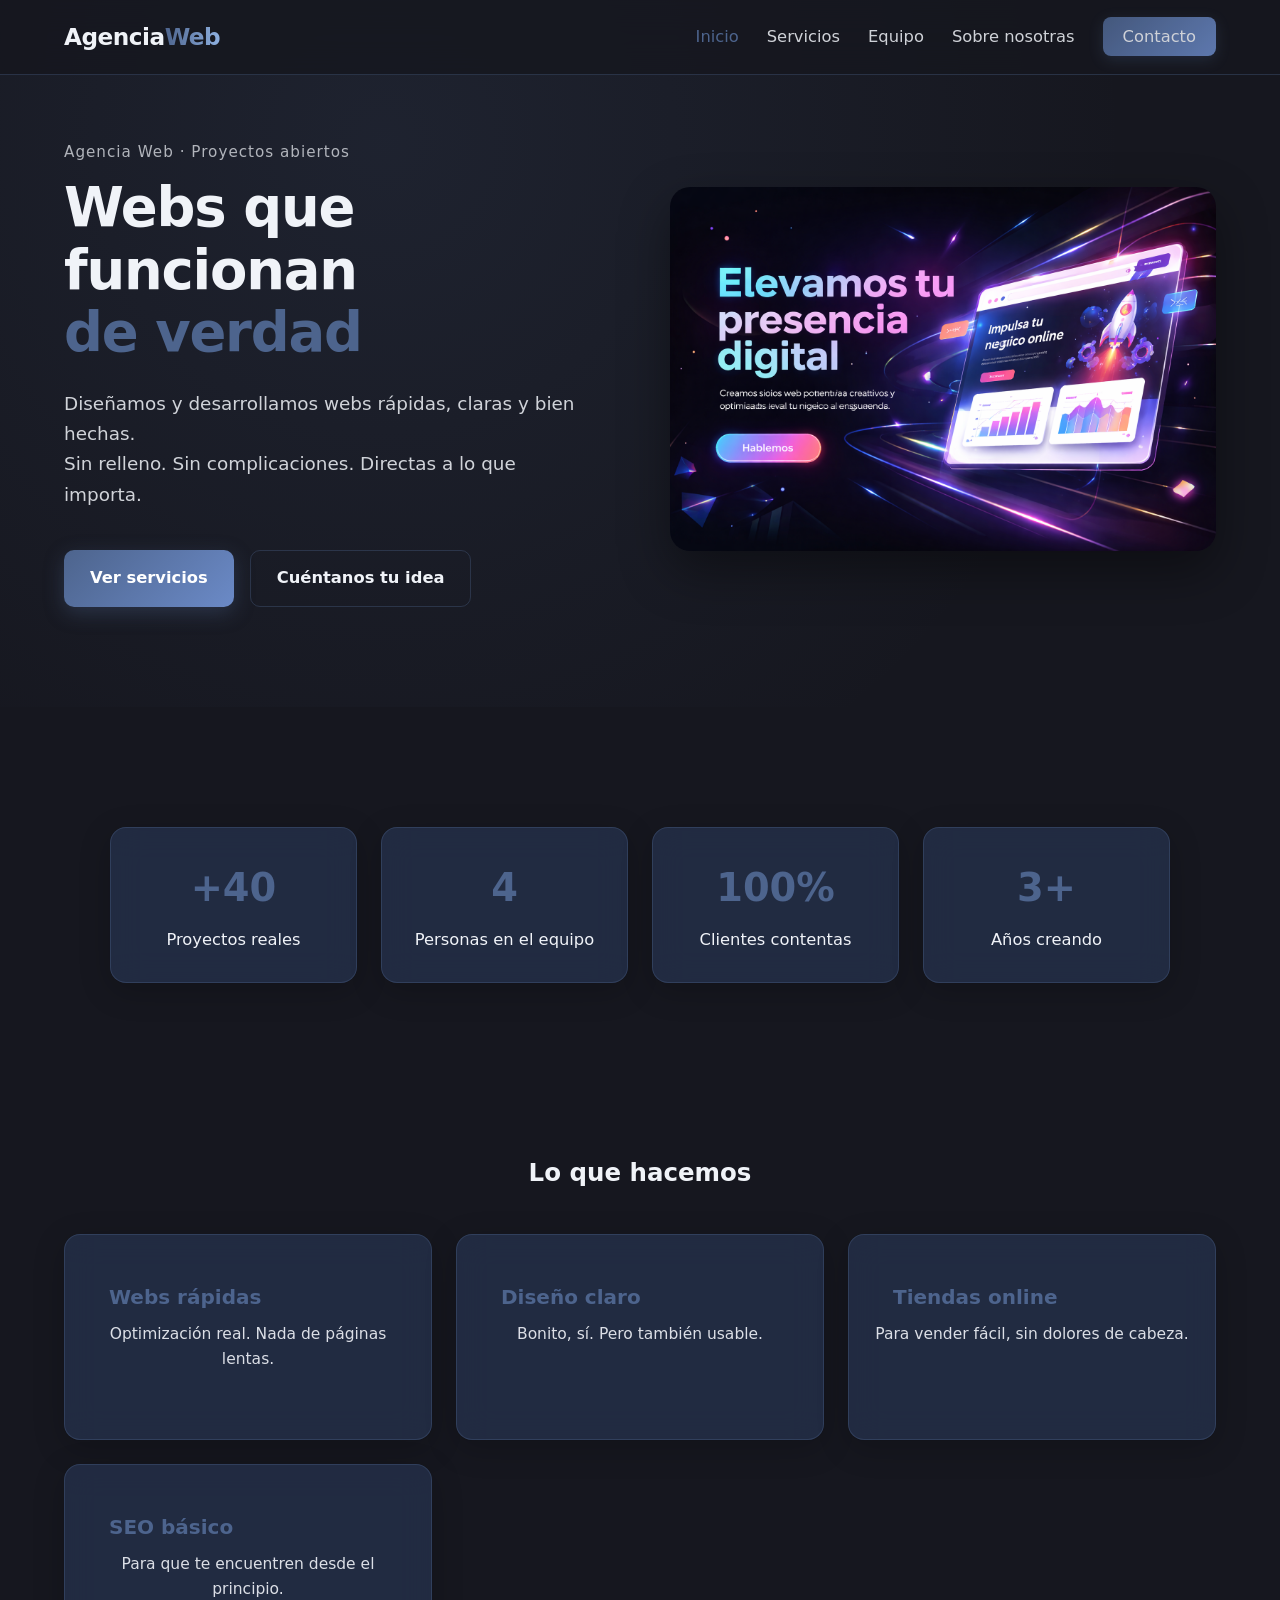
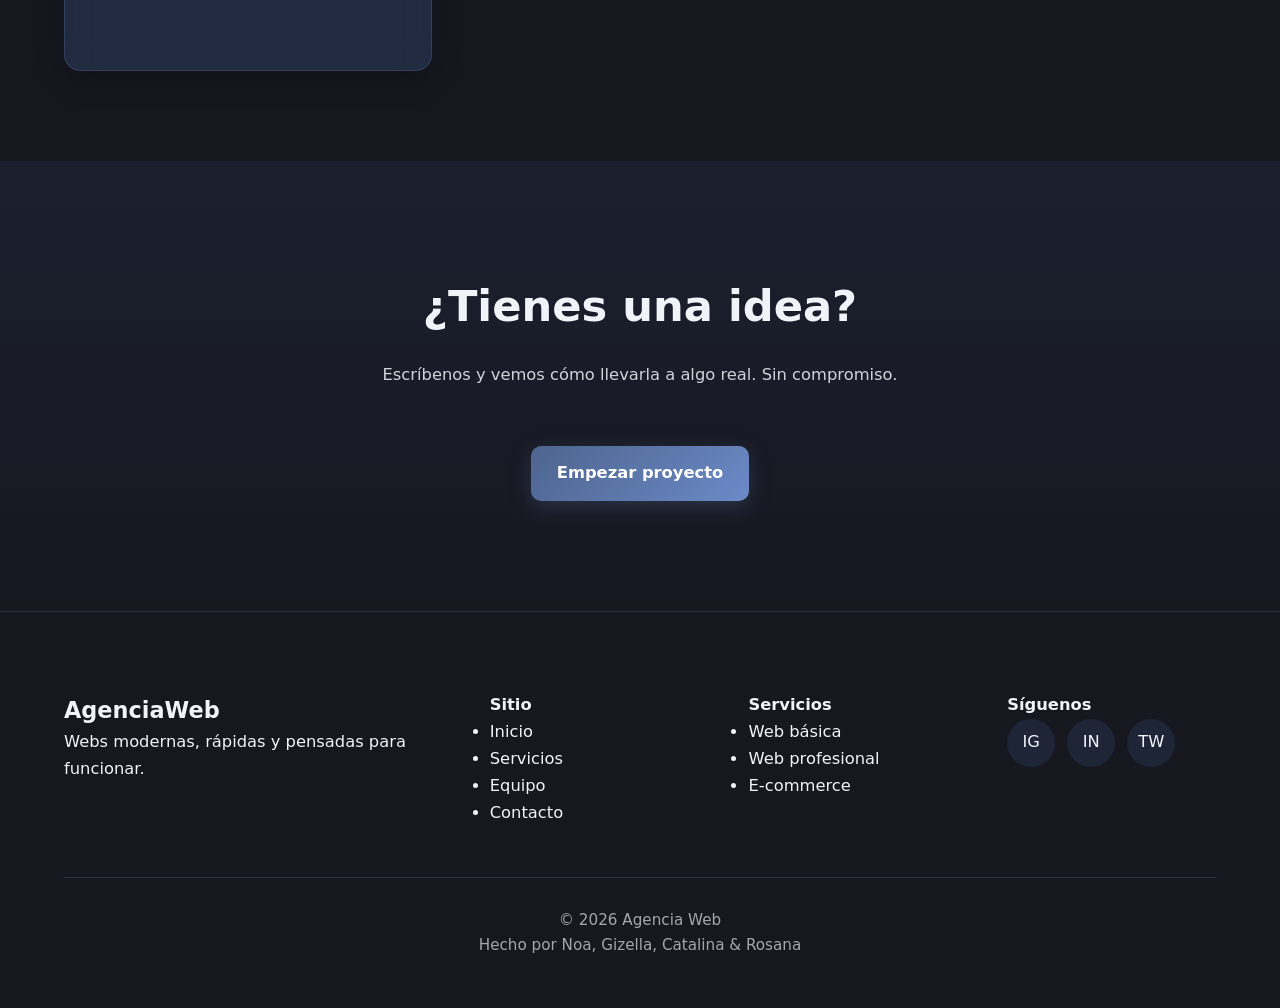
==== commit 909f069c: "Imagen Hero" ====
--- a/index.html
+++ b/index.html
@@ -36,34 +36,34 @@
   <!-- MAIN -->
   <main>
 
-    <!-- 💋 1. HERO -->
-    <section class="home-hero">
-      <div class="container">
-        <div class="home-hero-content">
-
-          <p class="home-mini">
-            Agencia Web · Proyectos abiertos
-          </p>
-
-          <h1>
-            Webs que funcionan<br>
-            <span>de verdad</span>
-          </h1>
-
-          <p class="home-subtitle">
-            Diseñamos y desarrollamos webs rápidas, claras y bien hechas.
-            Sin relleno. Sin complicaciones. Directas a lo que importa.
-          </p>
-
-          <div class="home-actions">
-            <a href="servicios.html" class="btn btn-primary">Ver servicios</a>
-            <a href="contacto.html" class="btn btn-outline">Cuéntanos tu idea</a>
-          </div>
-
-        </div>
-      </div>
-    </section>
-
+<!-- 💋 1. HERO -->
+<section class="home-hero">
+  <div class="container">
+    <div class="home-hero-wrapper">
+
+      <!-- Contenido de texto -->
+      <div class="home-hero-content">
+        <p class="home-mini">Agencia Web · Proyectos abiertos</p>
+        <h1>Webs que funcionan<br><span>de verdad</span></h1>
+        <p class="home-subtitle">
+          Diseñamos y desarrollamos webs rápidas, claras y bien hechas.<br>
+          Sin relleno. Sin complicaciones. Directas a lo que importa.
+        </p>
+
+        <div class="home-actions">
+          <a href="servicios.html" class="btn btn-primary">Ver servicios</a>
+          <a href="contacto.html" class="btn btn-outline">Cuéntanos tu idea</a>
+        </div>
+      </div>
+
+      <!-- Imagen a la derecha -->
+      <div class="home-hero-image">
+        <img src="images/hero/hero-digital.png" alt="Diseño web moderno y profesional">
+      </div>
+
+    </div>
+  </div>
+</section>
     <!------------------------------------------------------------------>
 
     <!-- 🐺 2. ESTADÍSTICAS -->
--- a/css/styles1.css
+++ b/css/styles1.css
@@ -1290,4 +1290,86 @@
   max-width: 600px;
   margin: 0 auto 30px;
   opacity: 0.85;
+}
+
+/* =============================================
+   💋 HERO CON IMAGEN A LA DERECHA
+============================================= */
+
+.home-hero {
+  padding: 140px 0 100px;
+  min-height: 640px;
+  display: flex;
+  align-items: center;
+}
+
+.home-hero-wrapper {
+  display: grid;
+  grid-template-columns: 1fr 1fr;
+  gap: 60px;
+  align-items: center;
+}
+
+.home-hero-content {
+  max-width: 520px;
+}
+
+.home-hero-content .home-mini {
+  font-size: 0.95rem;
+  opacity: 0.7;
+  margin-bottom: 12px;
+}
+
+.home-hero-content h1 {
+  font-size: 3.4rem;
+  line-height: 1.15;
+  font-weight: 700;
+  margin-bottom: 20px;
+}
+
+.home-hero-content span {
+  color: var(--primary);
+}
+
+.home-hero-content .home-subtitle {
+  font-size: 1.15rem;
+  opacity: 0.85;
+  margin-bottom: 40px;
+}
+
+/* IMAGEN DEL HERO */
+.home-hero-image {
+  position: relative;
+}
+
+.home-hero-image img {
+  width: 100%;
+  height: auto;
+  border-radius: 20px;
+  box-shadow: 0 20px 50px rgba(0, 0, 0, 0.4);
+  object-fit: cover;
+}
+
+/* Responsive */
+@media (max-width: 992px) {
+  .home-hero-wrapper {
+    grid-template-columns: 1fr;
+    gap: 40px;
+    text-align: center;
+  }
+
+  .home-hero-image {
+    max-width: 500px;
+    margin: 0 auto;
+  }
+
+  .home-hero-content h1 {
+    font-size: 2.8rem;
+  }
+}
+
+@media (max-width: 768px) {
+  .home-hero {
+    padding: 120px 0 80px;
+  }
 }
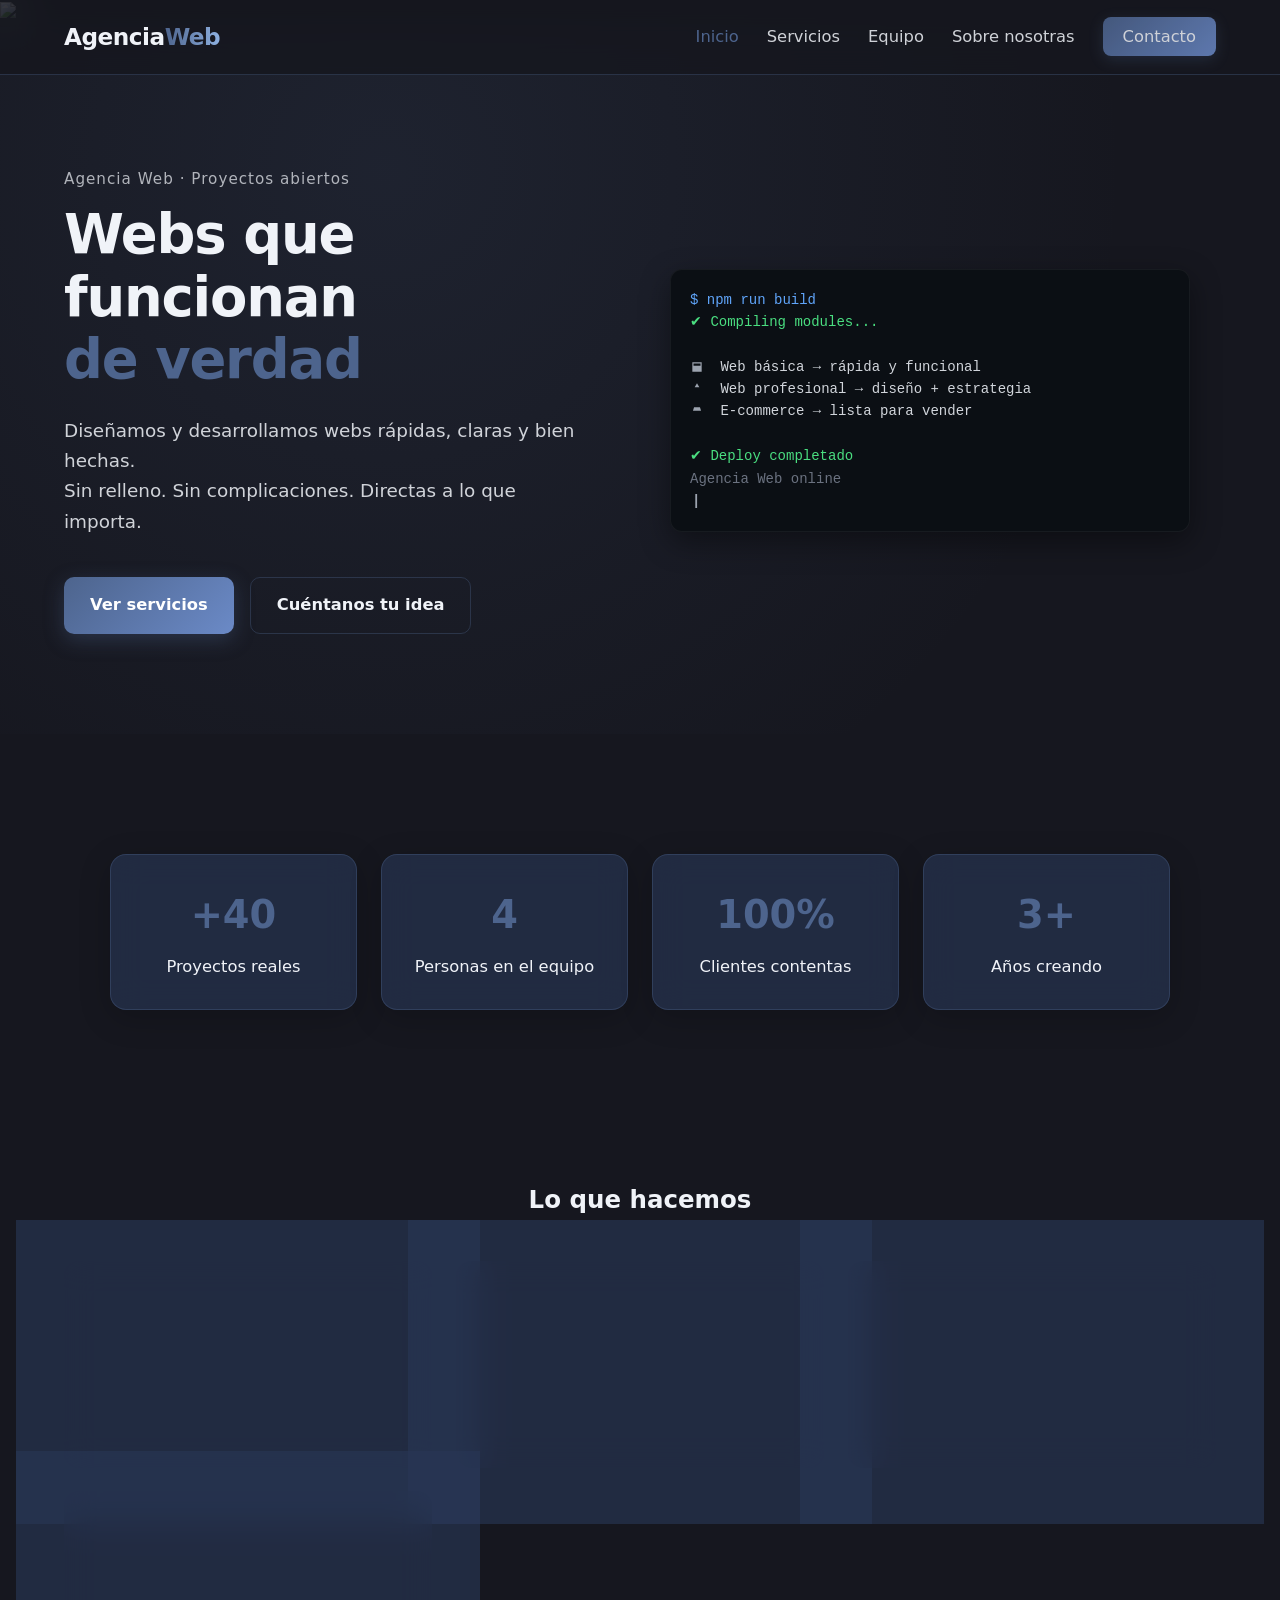
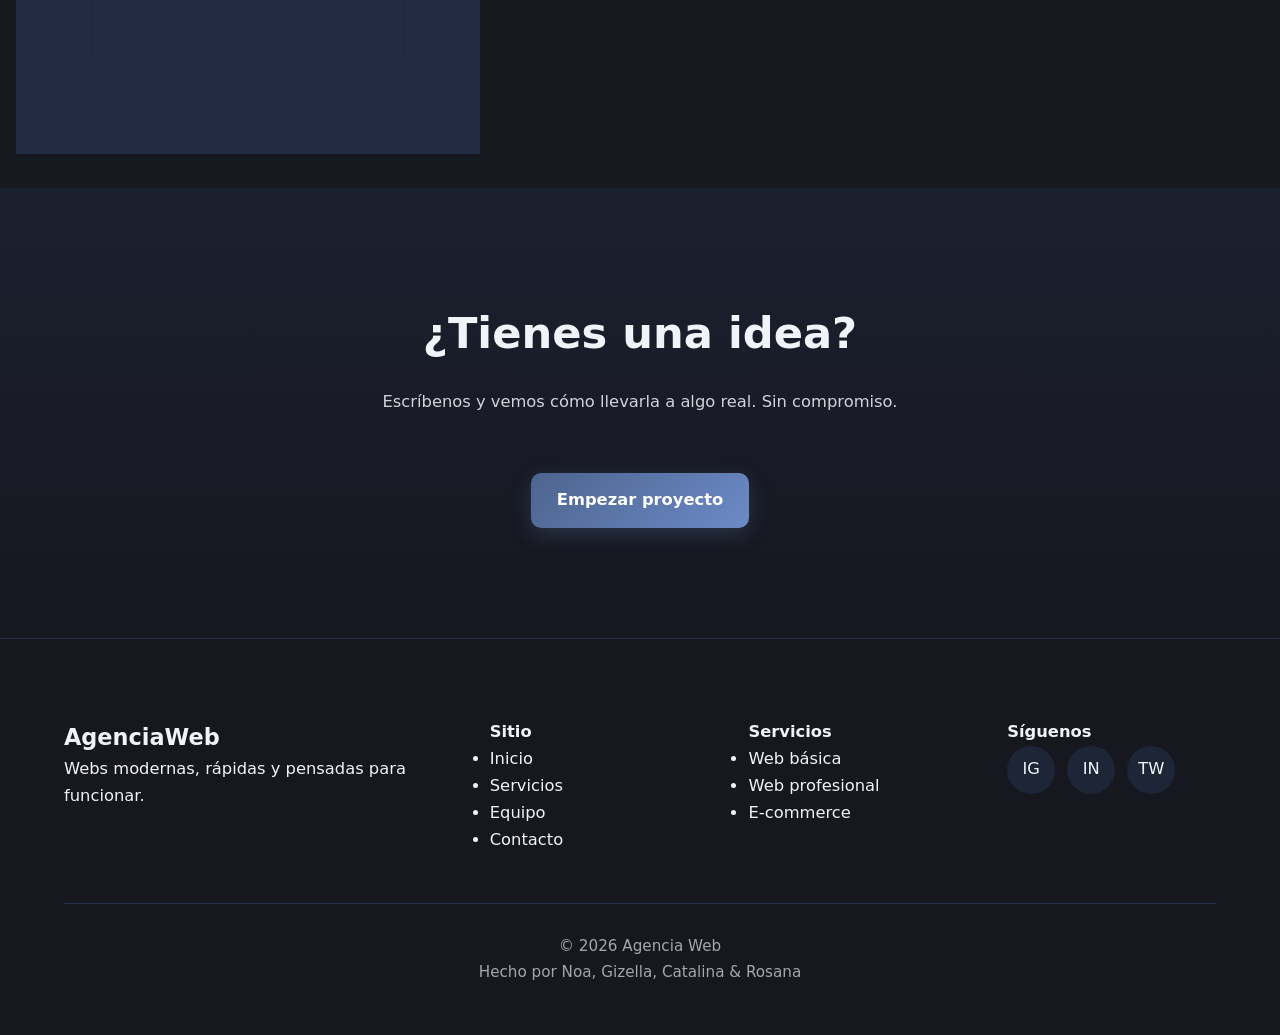
==== commit 075d3ba7: "Cosola en Hero con javascript" ====
--- a/index.html
+++ b/index.html
@@ -7,6 +7,10 @@
   <meta name="description" content="Agencia Web — Creamos webs modernas, funcionales y rápidas." />
   <title>Agencia Web</title>
   <link rel="stylesheet" href="css/styles1.css" />
+<span class="icon">
+  <img src="https://cdn.jsdelivr.net/npm/@tabler/icons/icons/world.svg">
+</span>
+
 </head>
 
 <body>
@@ -56,10 +60,15 @@
         </div>
       </div>
 
-      <!-- Imagen a la derecha -->
+      <!-- 
       <div class="home-hero-image">
-        <img src="images/hero/hero-digital.png" alt="Diseño web moderno y profesional">
-      </div>
+        <img src="images/hero/hero.jpg" alt="Diseño web moderno y profesional">
+      </div>
+      Imagen a la derecha -->
+      
+<div class="hero-console">
+  <pre id="terminal"><span id="cursor">|</span></pre>
+</div>
 
     </div>
   </div>
@@ -218,5 +227,60 @@
   </footer>
   <!------------------------------------------------------------------>
 
+
+
+  <script>
+const lines = [
+  `<span class="cmd">$ npm run build</span>`,
+  `<span class="success">✔ Compiling modules...</span>`,
+  ``,
+  `<span class="icon">${webIcon()}</span> Web básica → rápida y funcional`,
+  `<span class="icon">${proIcon()}</span> Web profesional → diseño + estrategia`,
+  `<span class="icon">${shopIcon()}</span> E-commerce → lista para vender`,
+  ``,
+  `<span class="success">✔ Deploy completado</span>`,
+  `<span class="muted">Agencia Web online</span>`
+];
+
+let index = 0;
+
+function typeLine() {
+  const terminal = document.getElementById("terminal");
+  const cursor = document.getElementById("cursor");
+
+  if (index < lines.length) {
+    cursor.remove(); // 🔥 quitamos cursor del DOM
+
+    terminal.innerHTML += lines[index] + "<br>";
+
+    terminal.appendChild(cursor); // 🔥 lo volvemos a poner al final
+
+    index++;
+    setTimeout(typeLine, 200);
+  }
+}
+
+typeLine();
+
+// ICONOS
+function webIcon() {
+  return `<svg viewBox="0 0 24 24">
+    <path d="M4 4h16v16H4zM6 6v4h12V6z"/>
+  </svg>`;
+}
+
+function proIcon() {
+  return `<svg viewBox="0 0 24 24">
+    <path d="M12 2l4 7h-8l4-7z"/>
+  </svg>`;
+}
+
+function shopIcon() {
+  return `<svg viewBox="0 0 24 24">
+    <path d="M7 4h10l2 6H5l2-6z"/>
+  </svg>`;
+}
+</script
+
 </body>
 </html>
--- a/css/styles1.css
+++ b/css/styles1.css
@@ -1372,4 +1372,70 @@
   .home-hero {
     padding: 120px 0 80px;
   }
+}
+
+/* 💻 CONSOLA REALISTA Y ELEGANTE */
+.hero-console {
+  background: #0b0f14;
+  color: #d1d5db;
+  padding: 20px;
+  border-radius: 12px;
+  font-family: "JetBrains Mono", monospace;
+  font-size: 14px;
+  line-height: 1.6;
+  max-width: 520px;
+
+  box-shadow: 
+    0 10px 30px rgba(0, 0, 0, 0.4),
+    inset 0 0 0 1px rgba(255, 255, 255, 0.05);
+
+  /* 👇 clave para que todo fluya bien */
+  overflow: hidden;
+}
+
+/* 🧠 TERMINAL */
+#terminal {
+  white-space: pre-wrap; /* 👈 IMPORTANTE (antes tenías pre-line) */
+  margin: 0;
+}
+
+/* 🎯 COLORES */
+#terminal .cmd {
+  color: #60a5fa;
+}
+
+#terminal .success {
+  color: #4ade80;
+}
+
+#terminal .muted {
+  color: #6b7280;
+}
+
+/* 🔹 ICONOS */
+#terminal span.icon {
+  margin-right: 8px;
+  display: inline-flex;
+  vertical-align: middle;
+}
+
+#terminal svg {
+  width: 14px;
+  height: 14px;
+  fill: #9ca3af;
+}
+
+/* 💫 CURSOR */
+#cursor {
+  display: inline-block;
+  margin-left: 2px;
+  color: #9ca3af;
+  font-weight: bold;
+  animation: blink 1s infinite;
+}
+
+/* ✨ ANIMACIÓN */
+@keyframes blink {
+  0%, 50%, 100% { opacity: 1; }
+  25%, 75% { opacity: 0; }
 }
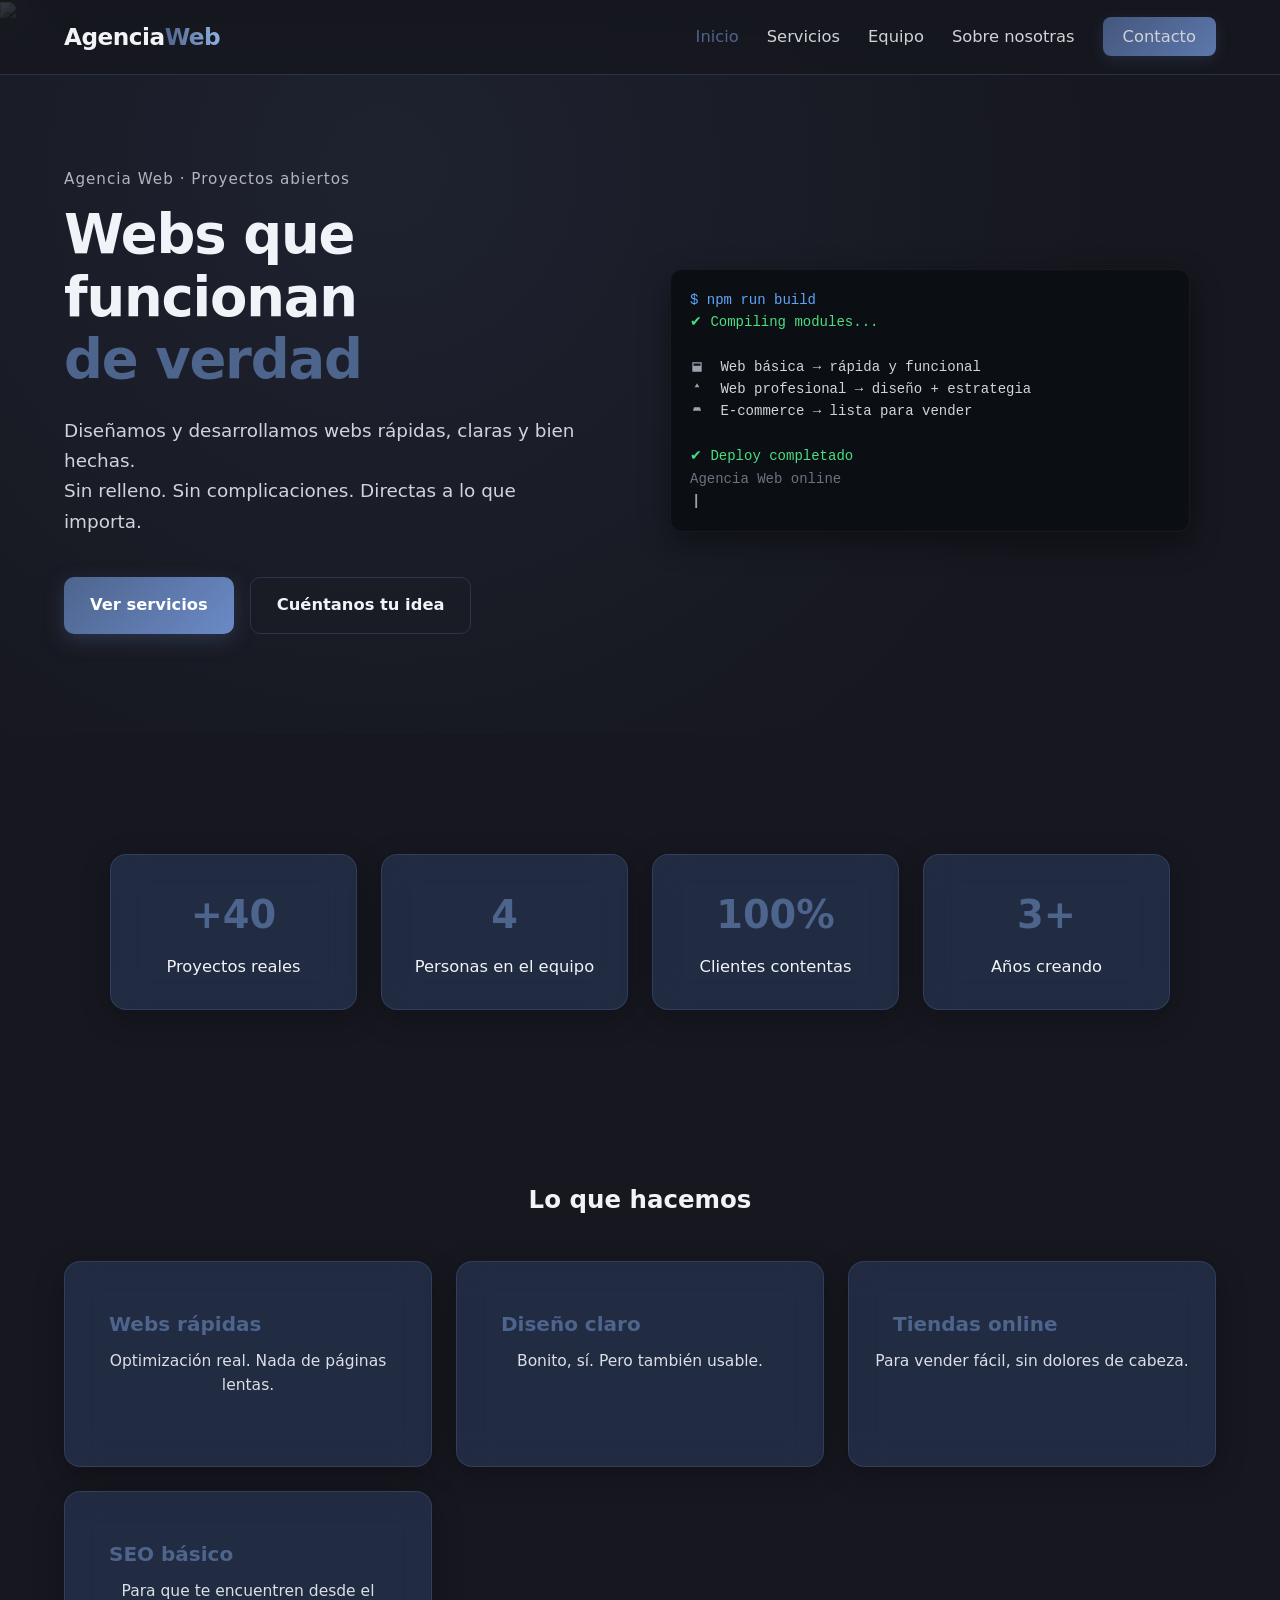
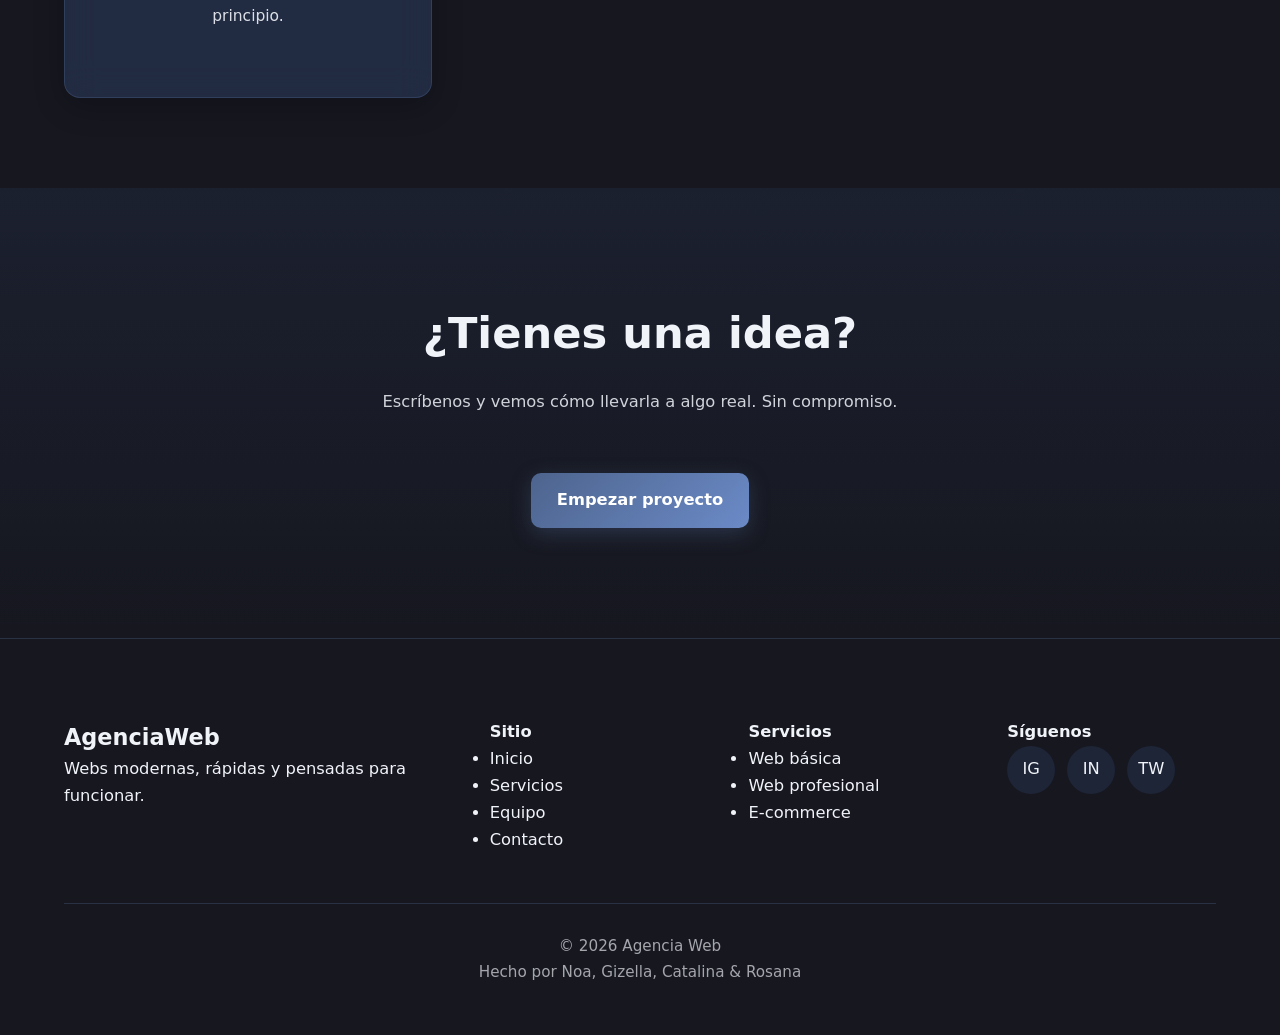
==== commit c9afff19: "Nuestra Esencia con mas presencia" ====
--- a/index.html
+++ b/index.html
@@ -65,7 +65,7 @@
         <img src="images/hero/hero.jpg" alt="Diseño web moderno y profesional">
       </div>
       Imagen a la derecha -->
-      
+
 <div class="hero-console">
   <pre id="terminal"><span id="cursor">|</span></pre>
 </div>
@@ -249,11 +249,11 @@
   const cursor = document.getElementById("cursor");
 
   if (index < lines.length) {
-    cursor.remove(); // 🔥 quitamos cursor del DOM
+    cursor.remove(); 
 
     terminal.innerHTML += lines[index] + "<br>";
 
-    terminal.appendChild(cursor); // 🔥 lo volvemos a poner al final
+    terminal.appendChild(cursor); 
 
     index++;
     setTimeout(typeLine, 200);
--- a/css/styles1.css
+++ b/css/styles1.css
@@ -1438,4 +1438,99 @@
 @keyframes blink {
   0%, 50%, 100% { opacity: 1; }
   25%, 75% { opacity: 0; }
+}
+
+/* NUESTRA ESENCIA */
+
+/* =============================================
+    BRAND - NUESTRA ESENCIA 
+============================================= */
+
+.brand {
+  padding: 140px 0;
+  background: #0f1118;           
+  color: #e0e4f0;
+  position: relative;
+}
+
+.brand::before {
+  content: '';
+  position: absolute;
+  top: 0;
+  left: 0;
+  right: 0;
+  bottom: 0;
+  background: linear-gradient(180deg, 
+    rgba(30, 35, 55, 0.6) 0%, 
+    rgba(15, 17, 24, 0.95) 100%);
+  z-index: 1;
+}
+
+/* Contenedor principal */
+.brand .container {
+  max-width: 820px;
+  margin: 0 auto;
+  text-align: center;
+  position: relative;
+  z-index: 2;
+}
+
+/* Título */
+.brand h2 {
+  font-size: 2.85rem;
+  font-weight: 700;
+  margin-bottom: 42px;
+  line-height: 1.2;
+  color: #ffffff;
+}
+
+/* Párrafos */
+.brand p {
+  font-size: 1.16rem;
+  line-height: 1.78;
+  margin-bottom: 28px;
+  color: #b8c0d4;
+  max-width: 720px;
+  margin-left: auto;
+  margin-right: auto;
+}
+
+/* Lista */
+.brand ul {
+  list-style: none;
+  padding: 0;
+  margin-top: 45px;
+  display: grid;
+  grid-template-columns: repeat(auto-fit, minmax(290px, 1fr));
+  gap: 18px;
+}
+
+.brand li {
+  background: rgba(255, 255, 255, 0.06);
+  border: 1px solid rgba(77, 100, 141, 0.25);
+  padding: 18px 20px 18px 52px;
+  border-radius: 14px;
+  text-align: left;
+  font-size: 1.07rem;
+  color: #d0d8eb;
+  transition: all 0.4s ease;
+  position: relative;
+}
+
+.brand li:hover {
+  background: rgba(77, 100, 141, 0.15);
+  border-color: var(--primary);
+  transform: translateY(-4px);
+}
+
+/* Checkmark */
+.brand li::before {
+  content: "✓";
+  position: absolute;
+  left: 20px;
+  top: 50%;
+  transform: translateY(-50%);
+  color: #4D648D;
+  font-size: 1.45rem;
+  font-weight: bold;
 }
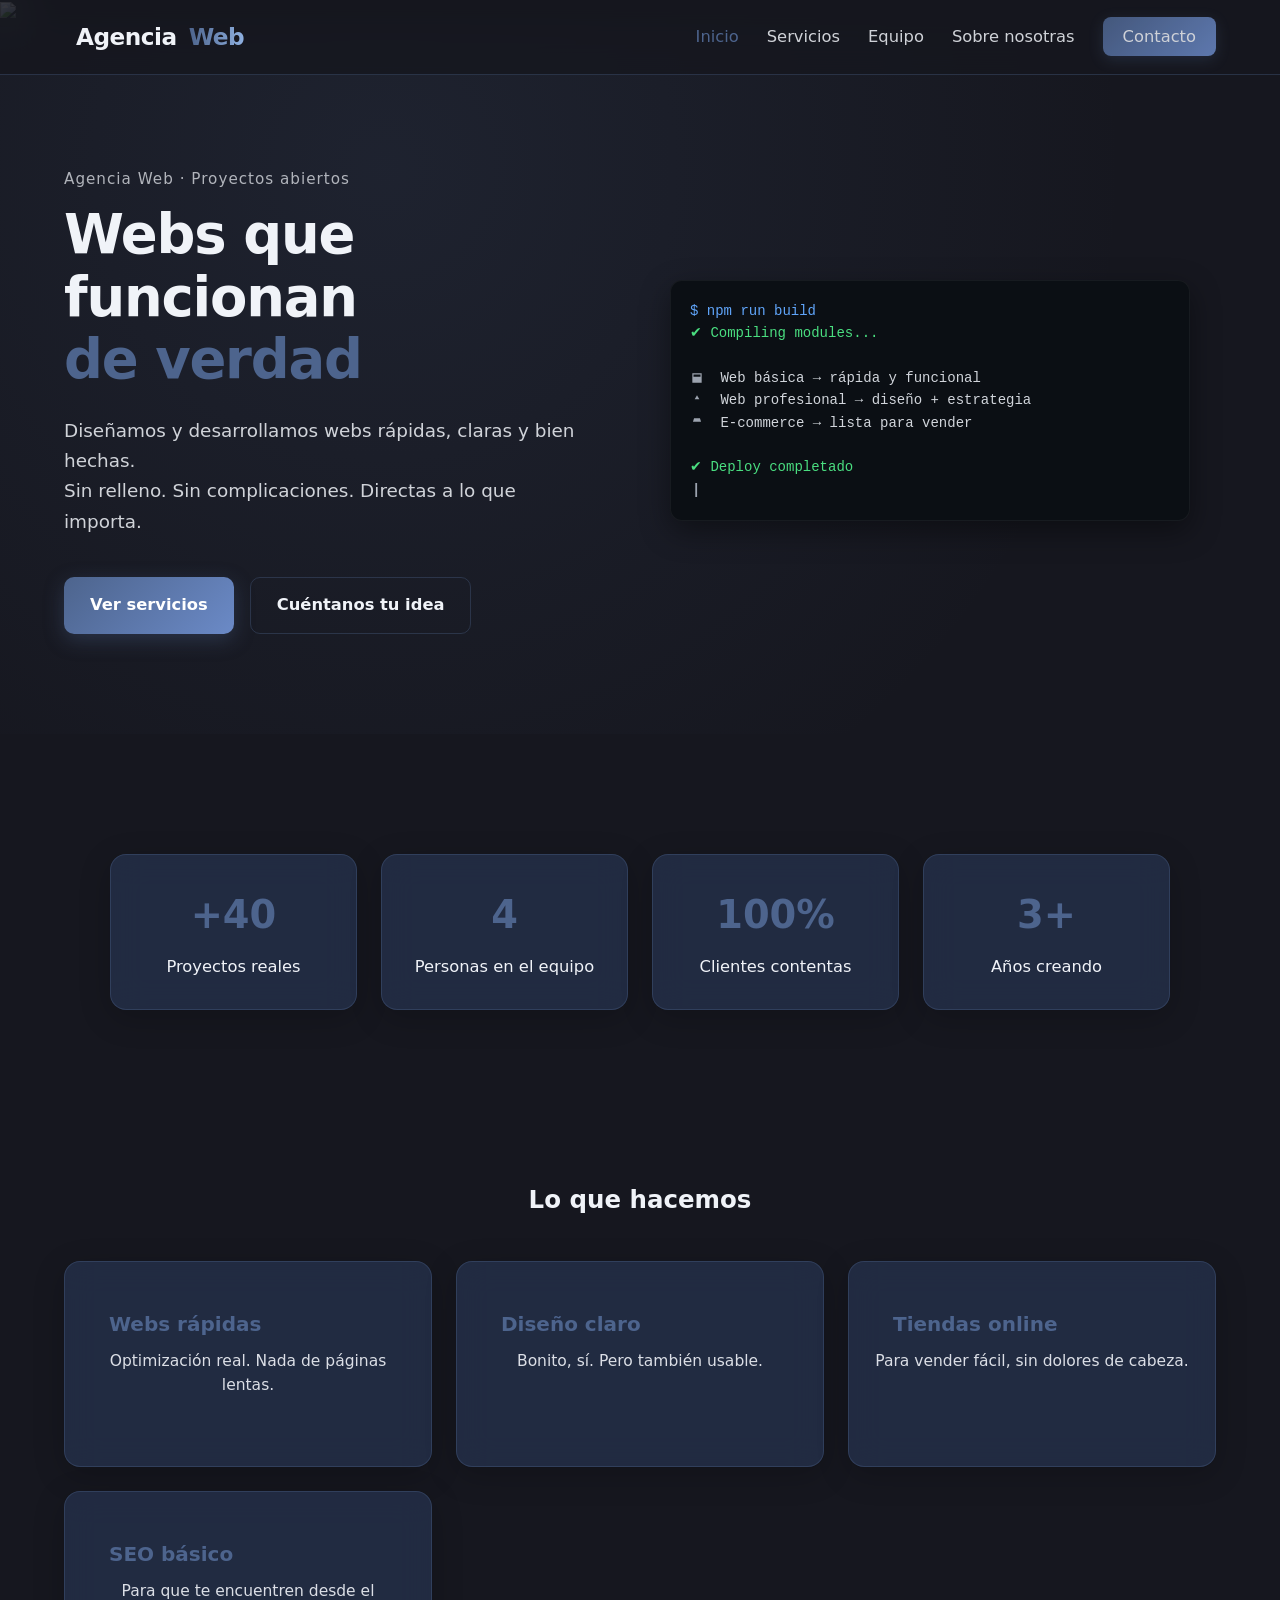
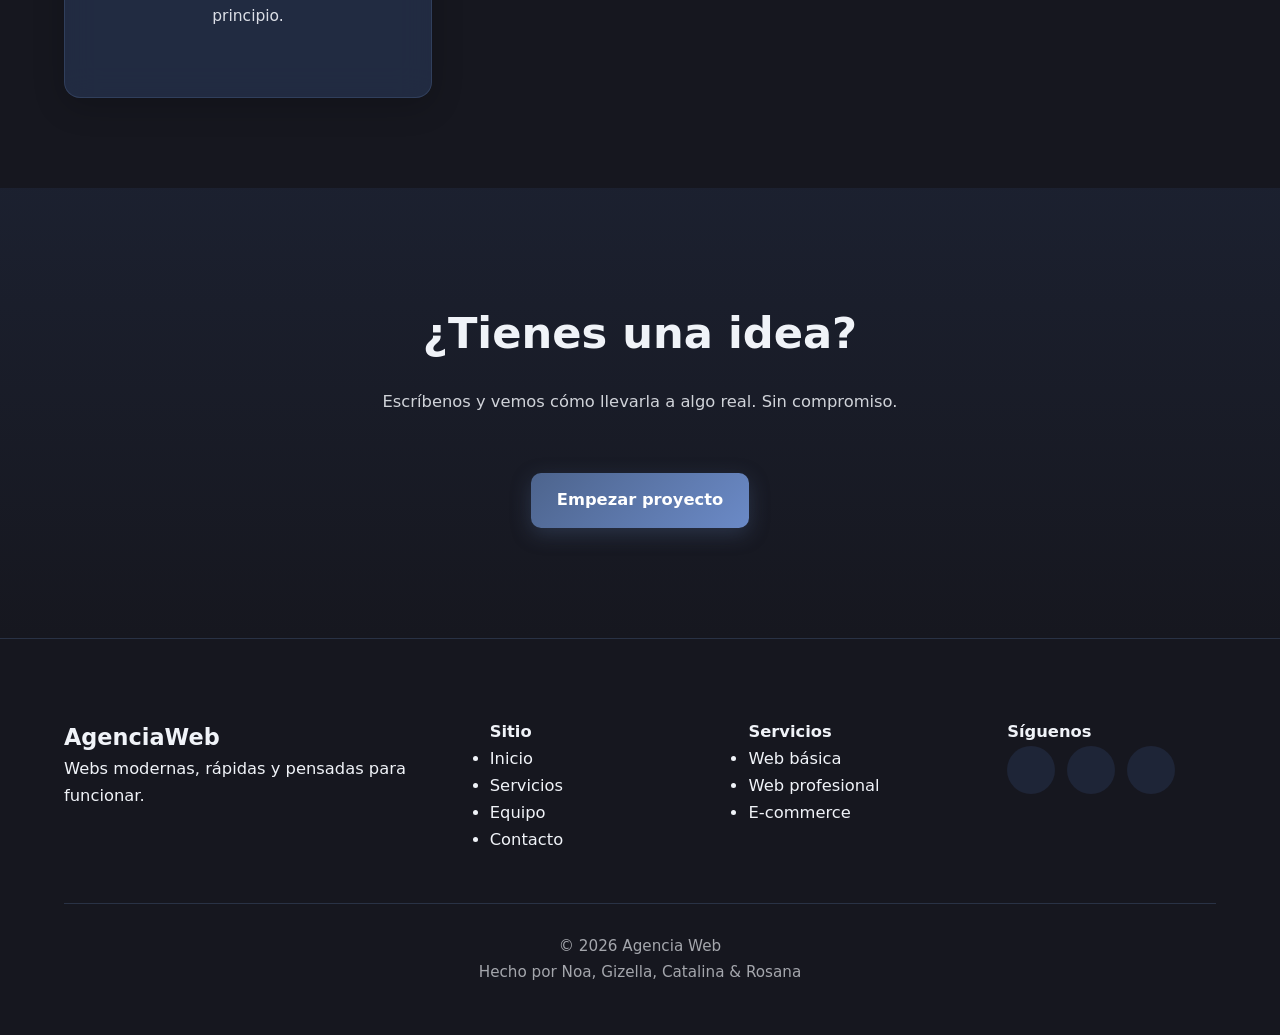
==== commit 52e8a67d: "cambios iconos logo y redes sociales" ====
--- a/index.html
+++ b/index.html
@@ -6,6 +6,10 @@
   <meta name="viewport" content="width=device-width, initial-scale=1.0" />
   <meta name="description" content="Agencia Web — Creamos webs modernas, funcionales y rápidas." />
   <title>Agencia Web</title>
+  <!-- Enlace hacia Font Awesome para poder insertar los iconos -->
+  <link rel="stylesheet" href="https://cdnjs.cloudflare.com/ajax/libs/font-awesome/7.0.1/css/all.min.css" 
+  integrity="sha512-2SwdPD6INVrV/lHTZbO2nodKhrnDdJK9/kg2XD1r9uGqPo1cUbujc+IYdlYdEErWNu69gVcYgdxlmVmzTWnetw==" 
+  crossorigin="anonymous" referrerpolicy="no-referrer" />
   <link rel="stylesheet" href="css/styles1.css" />
 <span class="icon">
   <img src="https://cdn.jsdelivr.net/npm/@tabler/icons/icons/world.svg">
@@ -15,12 +19,14 @@
 
 <body>
 
-  <!-- 🛠️ MENU DE NAVEGACIÓN -->
+  <!--  MENU DE NAVEGACIÓN -->
   <header>
     <nav class="nav">
       <div class="nav-inner">
 
         <a href="index.html" class="nav-logo">
+          <!-- Ahora insertamos el icono aqui -->
+          <i class="fa-solid fa-square-share-nodes"></i>
           Agencia<span>Web</span>
         </a>
 
@@ -40,7 +46,7 @@
   <!-- MAIN -->
   <main>
 
-<!-- 💋 1. HERO -->
+<!--  1. HERO -->
 <section class="home-hero">
   <div class="container">
     <div class="home-hero-wrapper">
@@ -75,7 +81,7 @@
 </section>
     <!------------------------------------------------------------------>
 
-    <!-- 🐺 2. ESTADÍSTICAS -->
+    <!-- 2. ESTADÍSTICAS -->
     <section class="home-stats">
       <div class="container">
         <div class="home-stats-grid">
@@ -106,7 +112,7 @@
 
     <!------------------------------------------------------------------>
 
-    <!-- 3. 🔥 CARACTERÍSTICAS -->
+    <!-- 3. CARACTERÍSTICAS -->
     <section class="home-features">
       <div class="container">
 
@@ -141,7 +147,7 @@
 
     <!------------------------------------------------------------------>
 
-    <!-- 4. ♥️ CTA -->
+    <!-- 4. CTA -->
     <section class="home-cta">
       <div class="container">
 
@@ -161,15 +167,15 @@
 
   </main>
 
-  <!-- 5. 👣 FOOTER -->
+  <!-- 5. FOOTER -->
   <footer class="footer">
 
     <div class="container">
 
-      <!-- 🔥 BLOQUE SUPERIOR -->
+      <!-- BLOQUE SUPERIOR -->
       <div class="footer-top">
 
-        <!-- 💎 MARCA -->
+        <!-- MARCA -->
         <div class="footer-brand">
           <a href="index.html" class="footer-logo">
             Agencia<span>Web</span>
@@ -179,7 +185,7 @@
           </p>
         </div>
 
-        <!-- 📂 NAVEGACIÓN -->
+        <!-- NAVEGACIÓN -->
         <nav class="footer-nav">
           <h4>Sitio</h4>
           <ul>
@@ -190,7 +196,7 @@
           </ul>
         </nav>
 
-        <!-- 🧩 SERVICIOS -->
+        <!-- SERVICIOS -->
         <div class="footer-services">
           <h4>Servicios</h4>
           <ul>
@@ -200,23 +206,23 @@
           </ul>
         </div>
 
-        <!-- 🌐 REDES -->
+        <!--  REDES -->
         <div class="footer-social">
           <h4>Síguenos</h4>
 
           <div class="social-links">
-            <a href="#" aria-label="Instagram">IG</a>
-            <a href="#" aria-label="LinkedIn">IN</a>
-            <a href="#" aria-label="Twitter">TW</a>
-          </div>
-        </div>
-
-      </div>
-
-      <!-- ⚡ SEPARADOR -->
+            <a href="#"><i class="fa-brands fa-facebook-f"></i></a>
+            <a href="#"><i class="fa-brands fa-instagram"></i></a>
+            <a href="#"><i class="fa-brands fa-x-twitter"></i></a>
+          </div>
+        </div>
+
+      </div>
+
+      <!--  SEPARADOR -->
       <div class="footer-divider"></div>
 
-      <!-- 🔻 PARTE INFERIOR -->
+      <!--  PARTE INFERIOR -->
       <div class="footer-bottom">
         <p>© 2026 Agencia Web</p>
         <p>Hecho por Noa, Gizella, Catalina & Rosana</p>
--- a/css/styles1.css
+++ b/css/styles1.css
@@ -1,5 +1,5 @@
 /* ════════════════════════════════════════
-   🌌 RESET GLOBAL + MODERN TWEAKS
+   RESET GLOBAL + MODERN TWEAKS
 ════════════════════════════════════════ */
 * {
   margin: 0;
@@ -12,16 +12,16 @@
 }
 
 /* ════════════════════════════════════════
-   🎨 VARIABLES - PALETA MEJORADA
+   VARIABLES - PALETA MEJORADA
 ════════════════════════════════════════ */
 :root {
-  --primary: #4D648D;        /* Blueberry - ahora más usado como acento principal */
-  --secondary: #283655;      /* Indigo Ink */
-  --accent: #1E1F26;         /* Midnight Blue - fondo y profundidad */
-  --light: #D0E1F9;          /* Periwinkle - highlights suaves */
-
-  --bg: #16171f;             /* Fondo más suave y premium (no negro puro) */
-  --surface: rgba(40, 54, 85, 0.45);   /* Glassmorphism base */
+  --primary: #7C5CFF;      
+  --secondary: #283655;     
+  --accent: #1E1F26;      
+  --light: #D0E1F9;      
+
+  --bg: #16171f;            
+  --surface: rgba(40, 54, 85, 0.45);   
   --card: rgba(40, 54, 85, 0.65);
   --border: rgba(77, 100, 141, 0.35);
   
@@ -31,7 +31,7 @@
 }
 
 /* ════════════════════════════════════════
-   🧬 BASE
+   BASE
 ════════════════════════════════════════ */
 body {
   font-family: 'Segoe UI', system-ui, -apple-system, sans-serif;
@@ -54,7 +54,7 @@
 }
 
 /* ════════════════════════════════════════
-   🛠️ NAVBAR - Glassmorphism mejorado
+   NAVBAR - Glassmorphism mejorado
 ════════════════════════════════════════ */
 .nav {
   position: fixed;
@@ -77,11 +77,15 @@
   font-weight: 700;
   font-size: 1.45rem;
   letter-spacing: -0.5px;
+  display: flex;
+  align-items: center;
+  gap: 12px;
+  text-decoration: none;
 }
 
 .nav-logo span {
   color: var(--primary);
-  background: linear-gradient(90deg, var(--primary), #7c9ed9);
+  background: linear-gradient(90deg, var(--primary), #7C5CFF);
   -webkit-background-clip: text;
   -webkit-text-fill-color: transparent;
 }
@@ -106,7 +110,7 @@
 }
 
 .nav-cta {
-  background: linear-gradient(135deg, var(--primary), #6b8ac7);
+  background: linear-gradient(135deg, var(--primary), #7C5CFF);
   padding: 10px 18px;
   border-radius: 8px;
   font-weight: 600;
@@ -120,7 +124,7 @@
 }
 
 /* ════════════════════════════════════════
-   💋 HERO - Más impactante
+   HERO - Más impactante
 ════════════════════════════════════════ */
 .home-hero {
   padding: 160px 0 100px;
@@ -176,7 +180,7 @@
 }
 
 /* ════════════════════════════════════════
-   🔘 BOTONES - Más premium
+    BOTONES - Más premium
 ════════════════════════════════════════ */
 .btn {
   padding: 14px 26px;
@@ -213,7 +217,7 @@
 }
 
 /* ════════════════════════════════════════
-   🐺 STATS + FEATURES + CARDS - Glass effect
+   STATS + FEATURES + CARDS - Glass effect
 ════════════════════════════════════════ */
 .home-stats, .home-features, .service-section, .team, .brand {
   padding: 100px 0;
@@ -391,7 +395,7 @@
 }
 
 /* ════════════════════════════════════════
-   📱 RESPONSIVE + MEJORAS
+   RESPONSIVE + MEJORAS
 ════════════════════════════════════════ */
 @media (max-width: 992px) {
   .footer-top {
@@ -424,7 +428,7 @@
 
 
 /* ════════════════════════════════════════
-   🌌 RESET GLOBAL
+   RESET GLOBAL
 ════════════════════════════════════════ */
 * {
   margin: 0;
@@ -437,13 +441,13 @@
 }
 
 /* ════════════════════════════════════════
-   🎨 VARIABLES - PALETA AZUL PROFUNDA
+   VARIABLES - PALETA AZUL PROFUNDA
 ════════════════════════════════════════ */
 :root {
-  --primary: #4D648D;        /* Blueberry - Acento principal */
-  --secondary: #283655;      /* Indigo Ink */
-  --accent: #1E1F26;         /* Midnight Blue */
-  --light: #D0E1F9;          /* Periwinkle */
+  --primary: #4D648D;      
+  --secondary: #283655;    
+  --accent: #1E1F26;      
+  --light: #D0E1F9;         
 
   --bg: #16171f;
   --surface: rgba(40, 54, 85, 0.45);
@@ -456,7 +460,7 @@
 }
 
 /* ════════════════════════════════════════
-   🧬 BASE
+   BASE
 ════════════════════════════════════════ */
 body {
   font-family: 'Segoe UI', system-ui, sans-serif;
@@ -479,7 +483,7 @@
 }
 
 /* ════════════════════════════════════════
-   🛠️ NAVBAR
+   NAVBAR
 ════════════════════════════════════════ */
 .nav {
   position: fixed;
@@ -542,7 +546,7 @@
 }
 
 /* ════════════════════════════════════════
-   💋 HERO
+   HERO
 ════════════════════════════════════════ */
 .home-hero {
   padding: 160px 0 100px;
@@ -585,7 +589,7 @@
 }
 
 /* ════════════════════════════════════════
-   🔘 BOTONES
+   BOTONES
 ════════════════════════════════════════ */
 .btn {
   padding: 14px 26px;
@@ -620,7 +624,7 @@
 }
 
 /* ════════════════════════════════════════
-   🐺 STATS + FEATURES + CARDS
+   STATS + FEATURES + CARDS
 ════════════════════════════════════════ */
 .home-stats, .home-features, .service-section, .team, .brand {
   padding: 100px 0;
@@ -678,7 +682,7 @@
 }
 
 /* ════════════════════════════════════════
-   👩‍💻 TEAM - MEJORADO (Esto es lo que más te importa)
+   TEAM - MEJORADO (Esto es lo que más te importa)
 ════════════════════════════════════════ */
 .team {
   padding: 100px 0;
@@ -822,7 +826,7 @@
 }
 
 /* ════════════════════════════════════════
-   📱 RESPONSIVE
+   RESPONSIVE
 ════════════════════════════════════════ */
 @media (max-width: 992px) {
   .footer-top {
@@ -851,8 +855,7 @@
 
 
 /* =============================================
-   🔥 ARREGLO ESPECÍFICO PARA LAS FOTOS DE ROLES
-   (Sección "Roles del equipo")
+   ARREGLO ESPECÍFICO PARA LAS FOTOS DE ROLES
 ============================================= */
 
 .home-features-grid {
@@ -867,7 +870,7 @@
   background: var(--card);
   border: 1px solid var(--border);
   border-radius: 16px;
-  overflow: hidden;           /* Importante: corta las imágenes limpias */
+  overflow: hidden;           
   transition: all 0.4s ease;
 }
 
@@ -879,8 +882,8 @@
 /* IMÁGENES DE LOS ROLES - ARREGLADO */
 .feature img {
   width: 100%;
-  height: 220px;              /* Altura fija y controlada */
-  object-fit: cover;          /* Mantiene proporción sin deformar */
+  height: 220px;             
+  object-fit: cover;         
   display: block;
   margin: 0;
 }
@@ -901,7 +904,7 @@
 
 
 /* =============================================
-   🐺 IMAGEN GENERAL DEL EQUIPO (home-stats)
+   IMAGEN GENERAL DEL EQUIPO (home-stats)
 ============================================= */
 
 .home-stats {
@@ -910,20 +913,20 @@
 }
 
 .home-stats .container {
-  max-width: 1100px;           /* Limita el ancho para que no se estire demasiado */
+  max-width: 1100px;           
   margin: 0 auto;
   padding: 0 20px;
 }
 
 .home-stats img {
   width: 100%;
-  max-width: 900px;           /* Controla el tamaño máximo */
-  height: auto;                /* Mantiene proporción */
+  max-width: 900px;    
+  height: auto;             
   display: block;
-  margin: 0 auto;              /* Centra la imagen */
+  margin: 0 auto;         
   border-radius: 16px;
   box-shadow: 0 15px 40px rgba(0, 0, 0, 0.3);
-  object-fit: cover;           /* Evita deformaciones */
+  object-fit: cover;       
 }
 
 /* =============================================
@@ -956,11 +959,11 @@
 /* IMAGEN PRINCIPAL - Arreglada */
 .service-section img {
   width: 100%;
-  max-width: 900px;           /* No se estira demasiado */
-  height: 480px;              /* Altura controlada y bonita */
-  object-fit: cover;          /* Mantiene proporción sin deformar */
+  max-width: 900px;           
+  height: 480px;              
+  object-fit: cover;          
   display: block;
-  margin: 40px auto;          /* Centrada con espacio arriba y abajo */
+  margin: 40px auto;         
   border-radius: 18px;
   box-shadow: 0 15px 40px rgba(0, 0, 0, 0.25);
   border: 1px solid var(--border);
@@ -977,7 +980,7 @@
 
 
 /* =============================================
-   📩 CONTACTO - Arreglado y mejorado
+   CONTACTO - Arreglado y mejorado
 ============================================= */
 
 .contacto {
@@ -1293,7 +1296,7 @@
 }
 
 /* =============================================
-   💋 HERO CON IMAGEN A LA DERECHA
+    HERO CON IMAGEN A LA DERECHA
 ============================================= */
 
 .home-hero {
@@ -1374,7 +1377,7 @@
   }
 }
 
-/* 💻 CONSOLA REALISTA Y ELEGANTE */
+/* CONSOLA REALISTA Y ELEGANTE */
 .hero-console {
   background: #0b0f14;
   color: #d1d5db;
@@ -1389,17 +1392,16 @@
     0 10px 30px rgba(0, 0, 0, 0.4),
     inset 0 0 0 1px rgba(255, 255, 255, 0.05);
 
-  /* 👇 clave para que todo fluya bien */
   overflow: hidden;
 }
 
-/* 🧠 TERMINAL */
+/* TERMINAL */
 #terminal {
-  white-space: pre-wrap; /* 👈 IMPORTANTE (antes tenías pre-line) */
+  white-space: pre-wrap; 
   margin: 0;
 }
 
-/* 🎯 COLORES */
+/*  COLORES */
 #terminal .cmd {
   color: #60a5fa;
 }
@@ -1412,7 +1414,7 @@
   color: #6b7280;
 }
 
-/* 🔹 ICONOS */
+/* ICONOS */
 #terminal span.icon {
   margin-right: 8px;
   display: inline-flex;
@@ -1425,7 +1427,7 @@
   fill: #9ca3af;
 }
 
-/* 💫 CURSOR */
+/* CURSOR */
 #cursor {
   display: inline-block;
   margin-left: 2px;
@@ -1434,7 +1436,7 @@
   animation: blink 1s infinite;
 }
 
-/* ✨ ANIMACIÓN */
+/* ANIMACIÓN */
 @keyframes blink {
   0%, 50%, 100% { opacity: 1; }
   25%, 75% { opacity: 0; }
@@ -1533,4 +1535,5 @@
   color: #4D648D;
   font-size: 1.45rem;
   font-weight: bold;
-}+}
+
